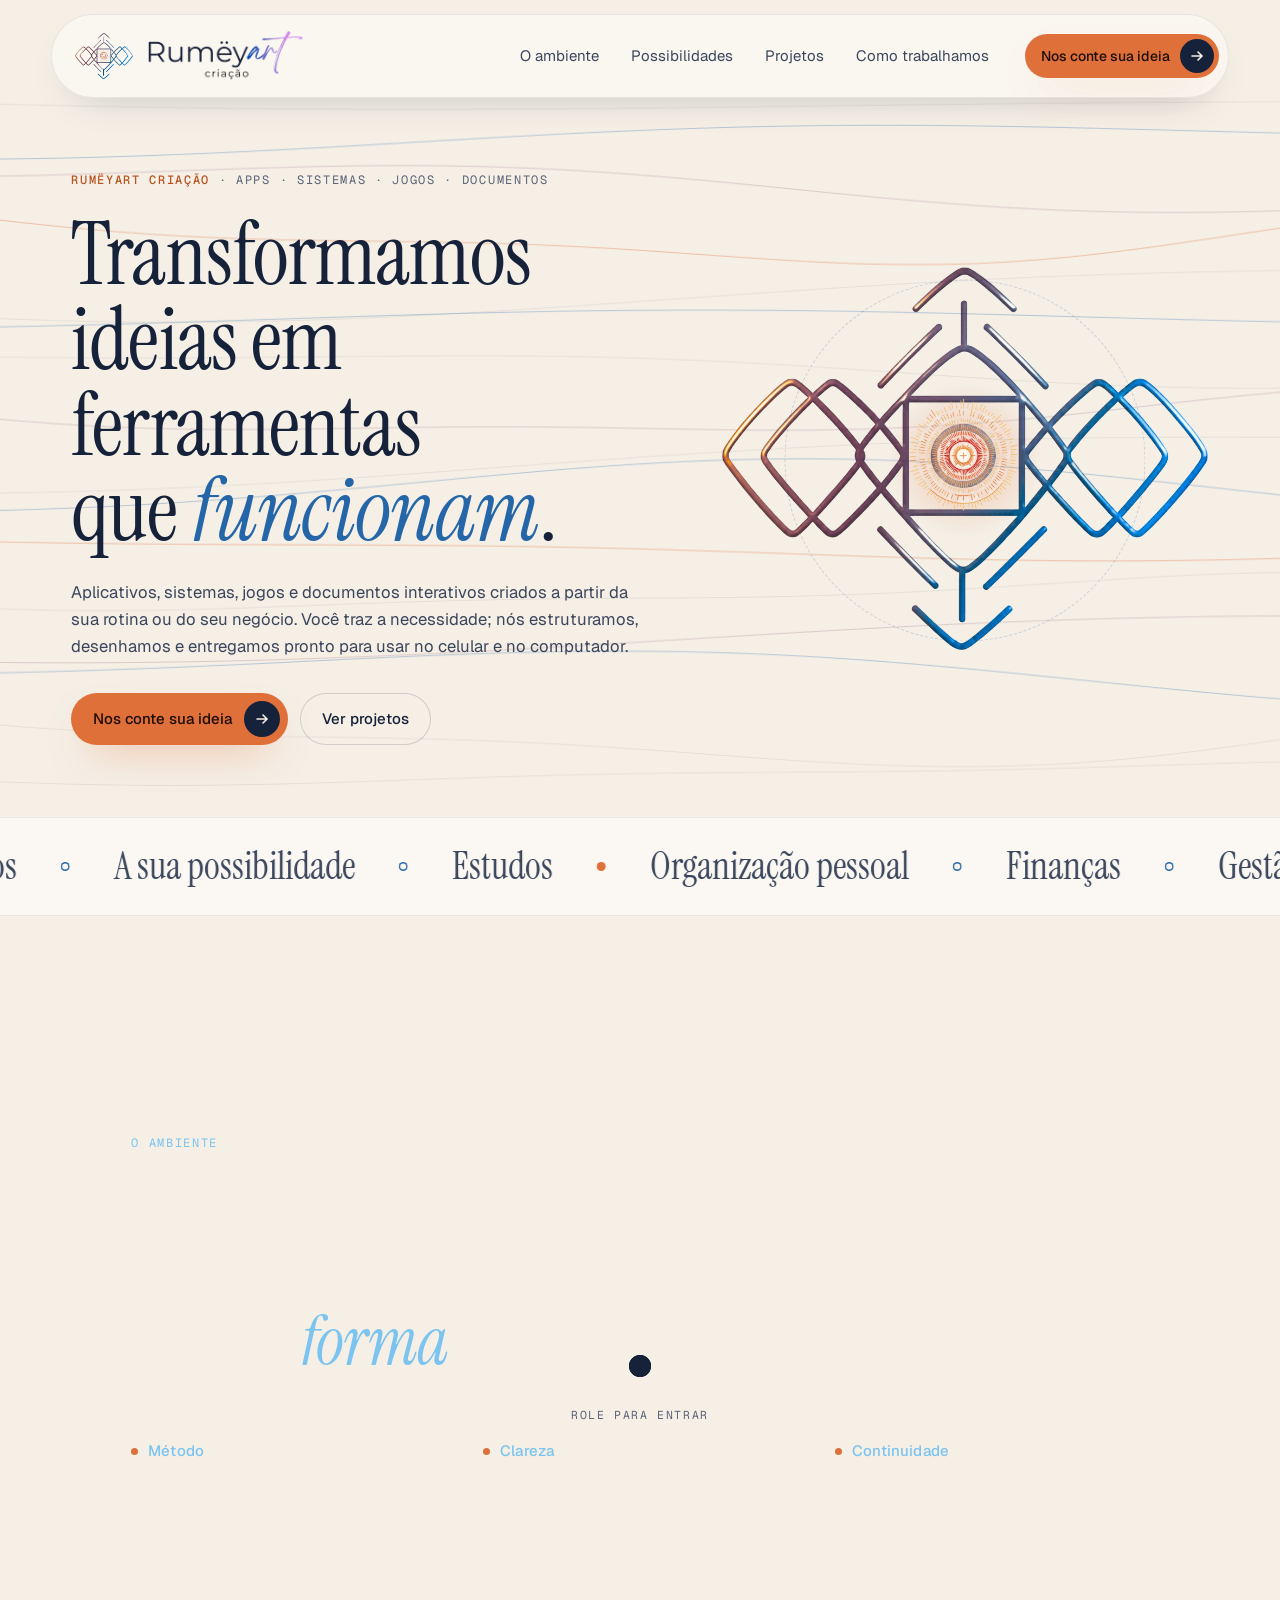
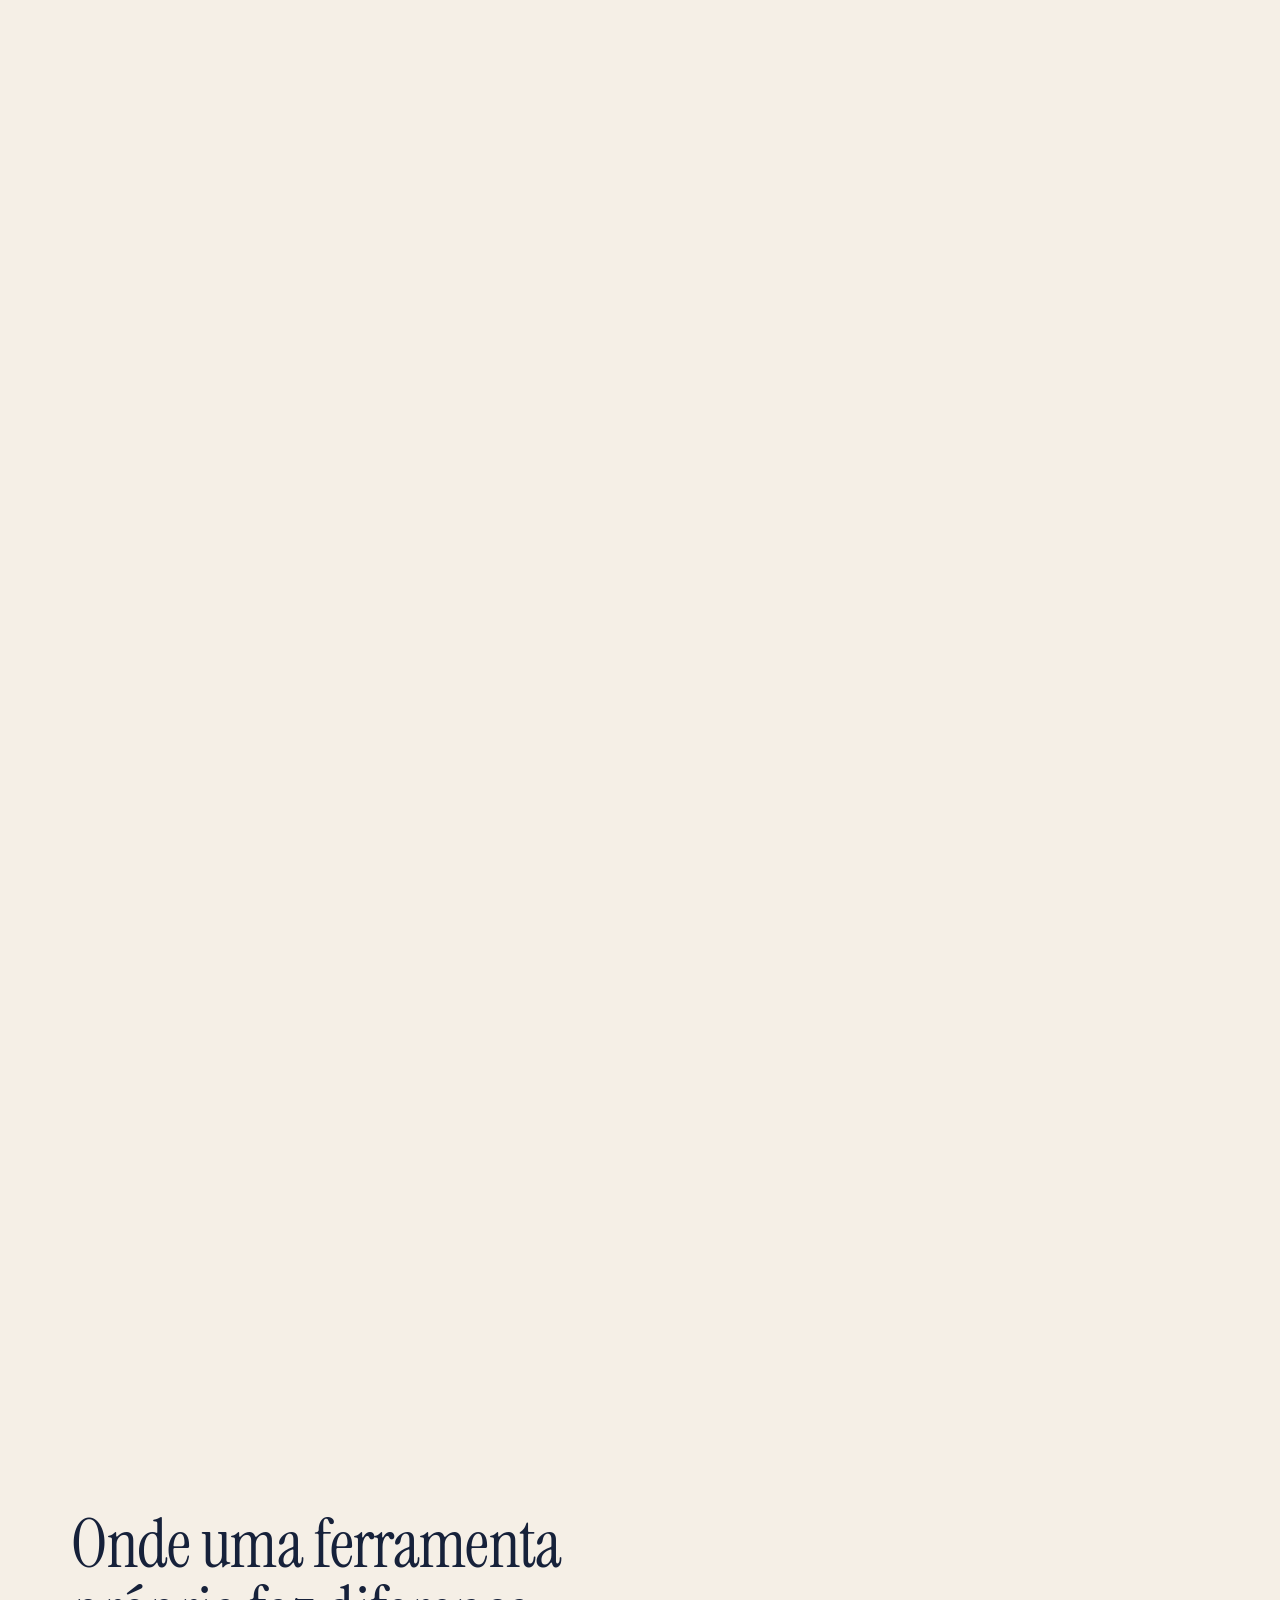
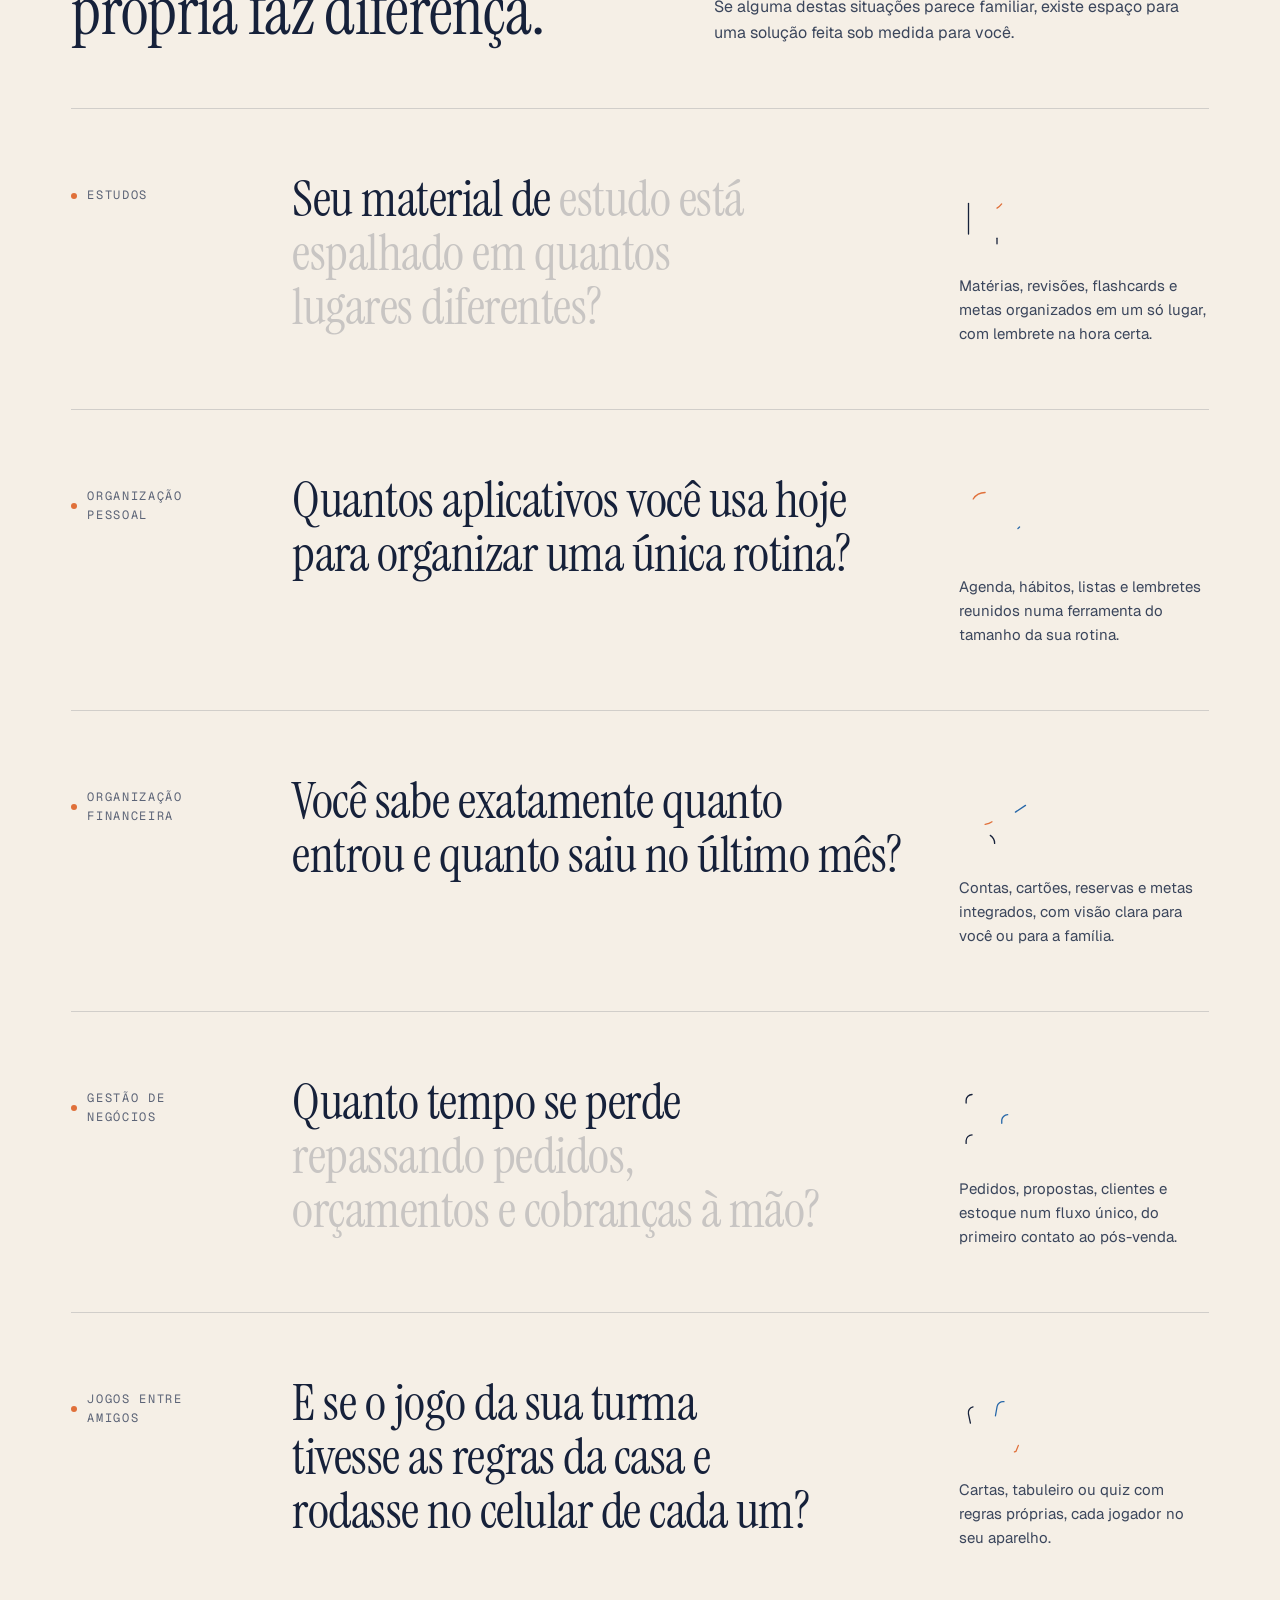
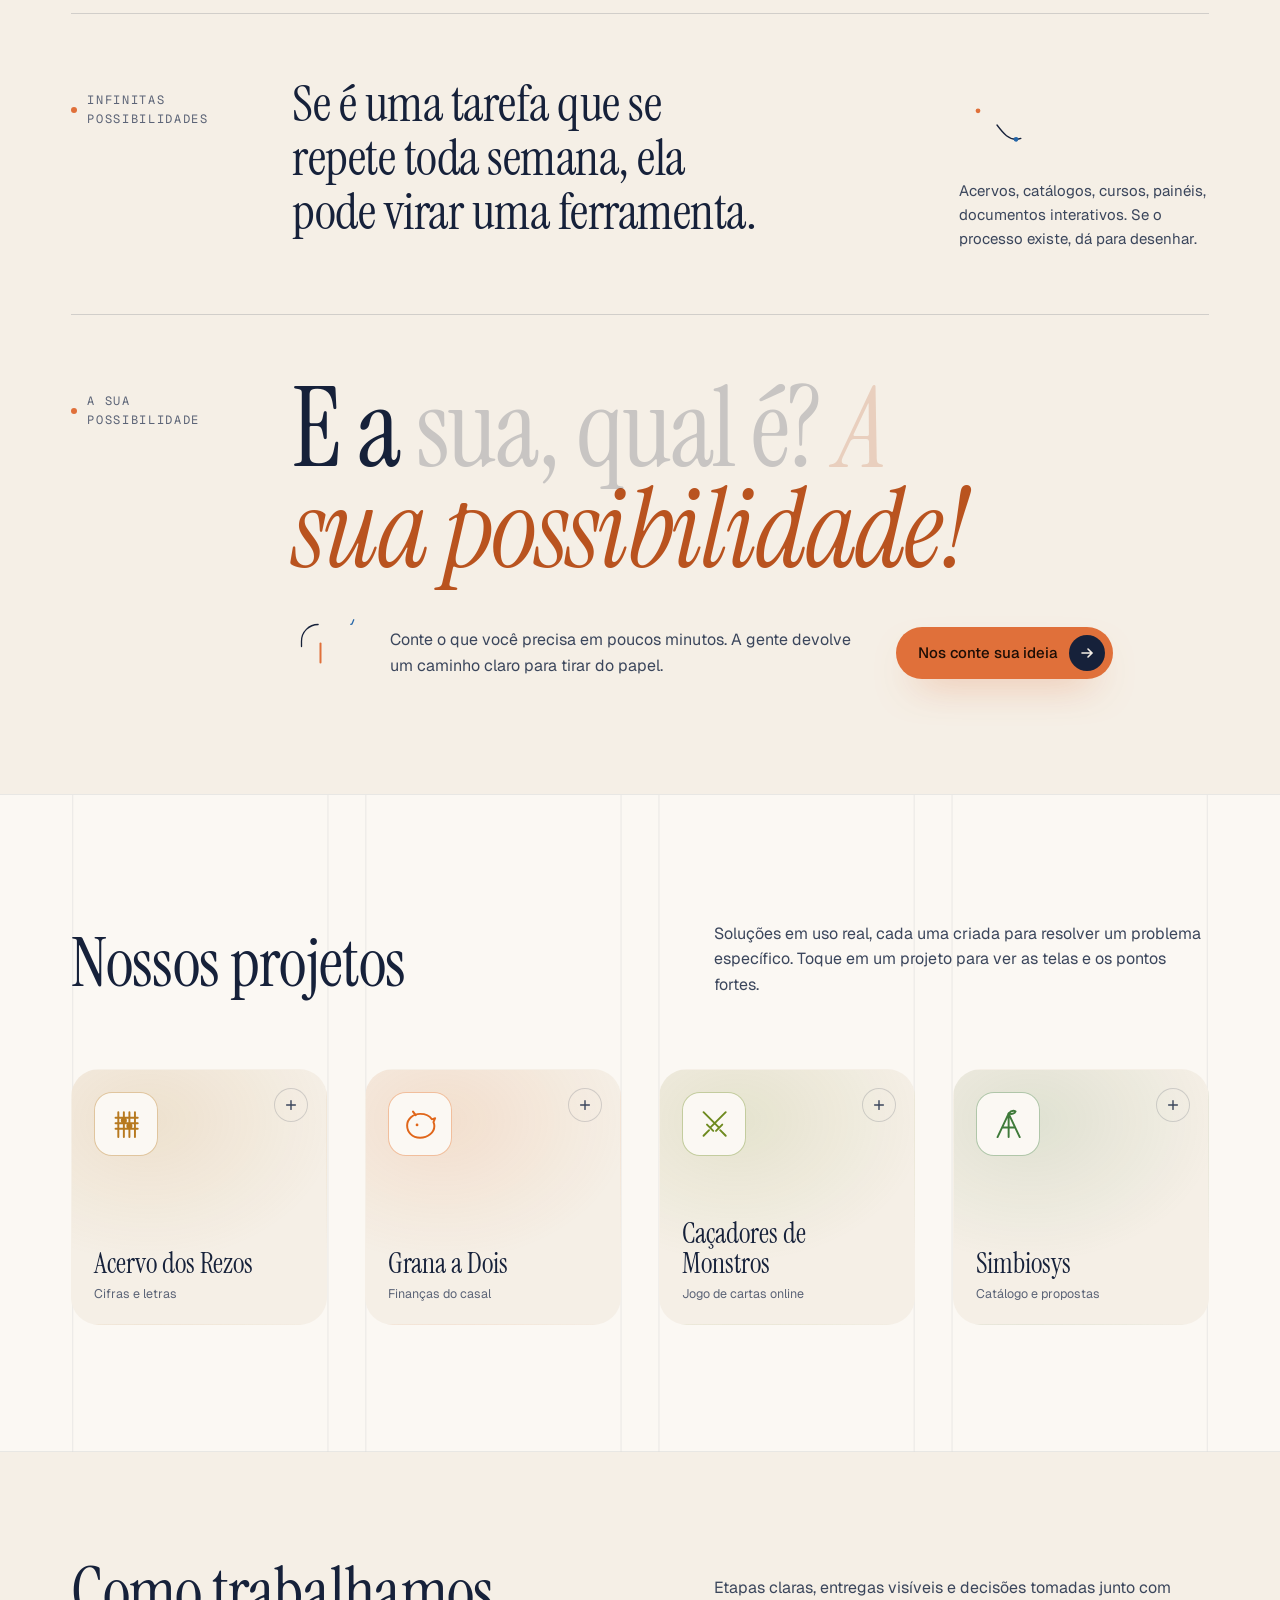
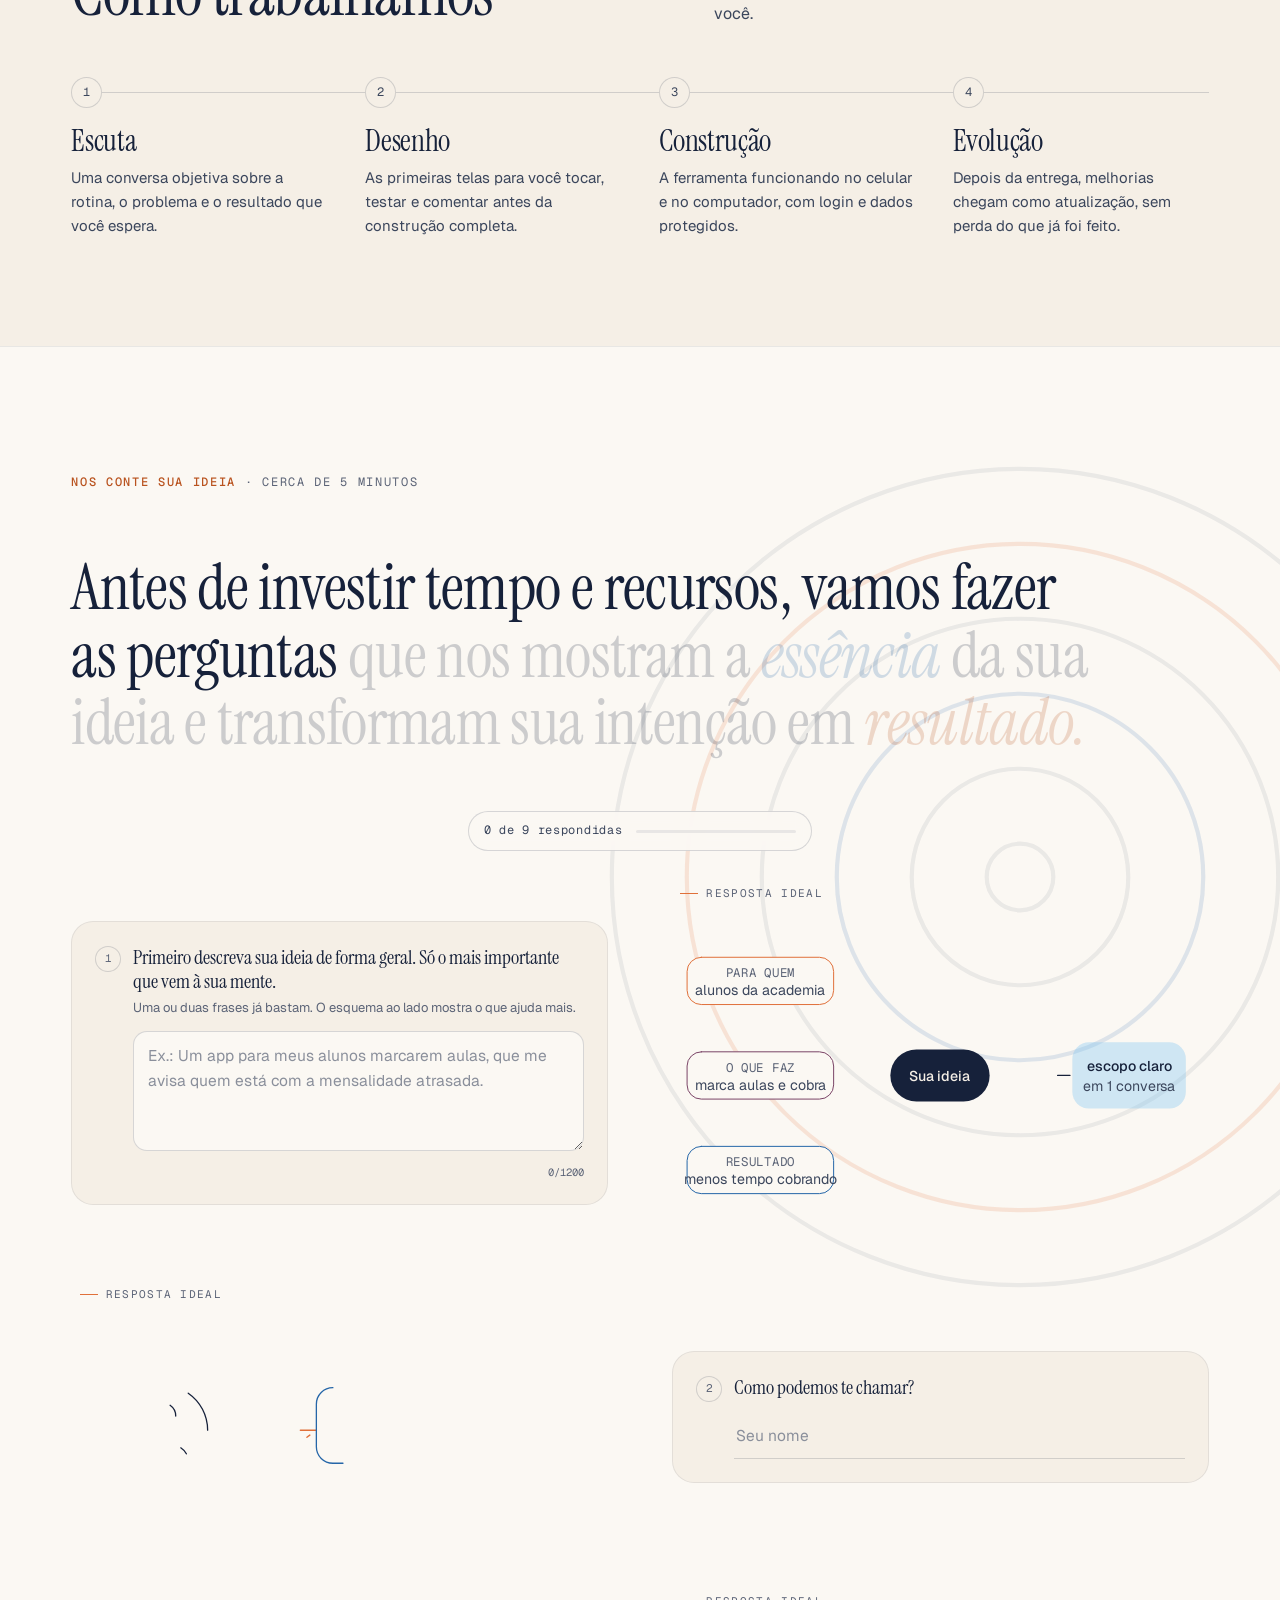
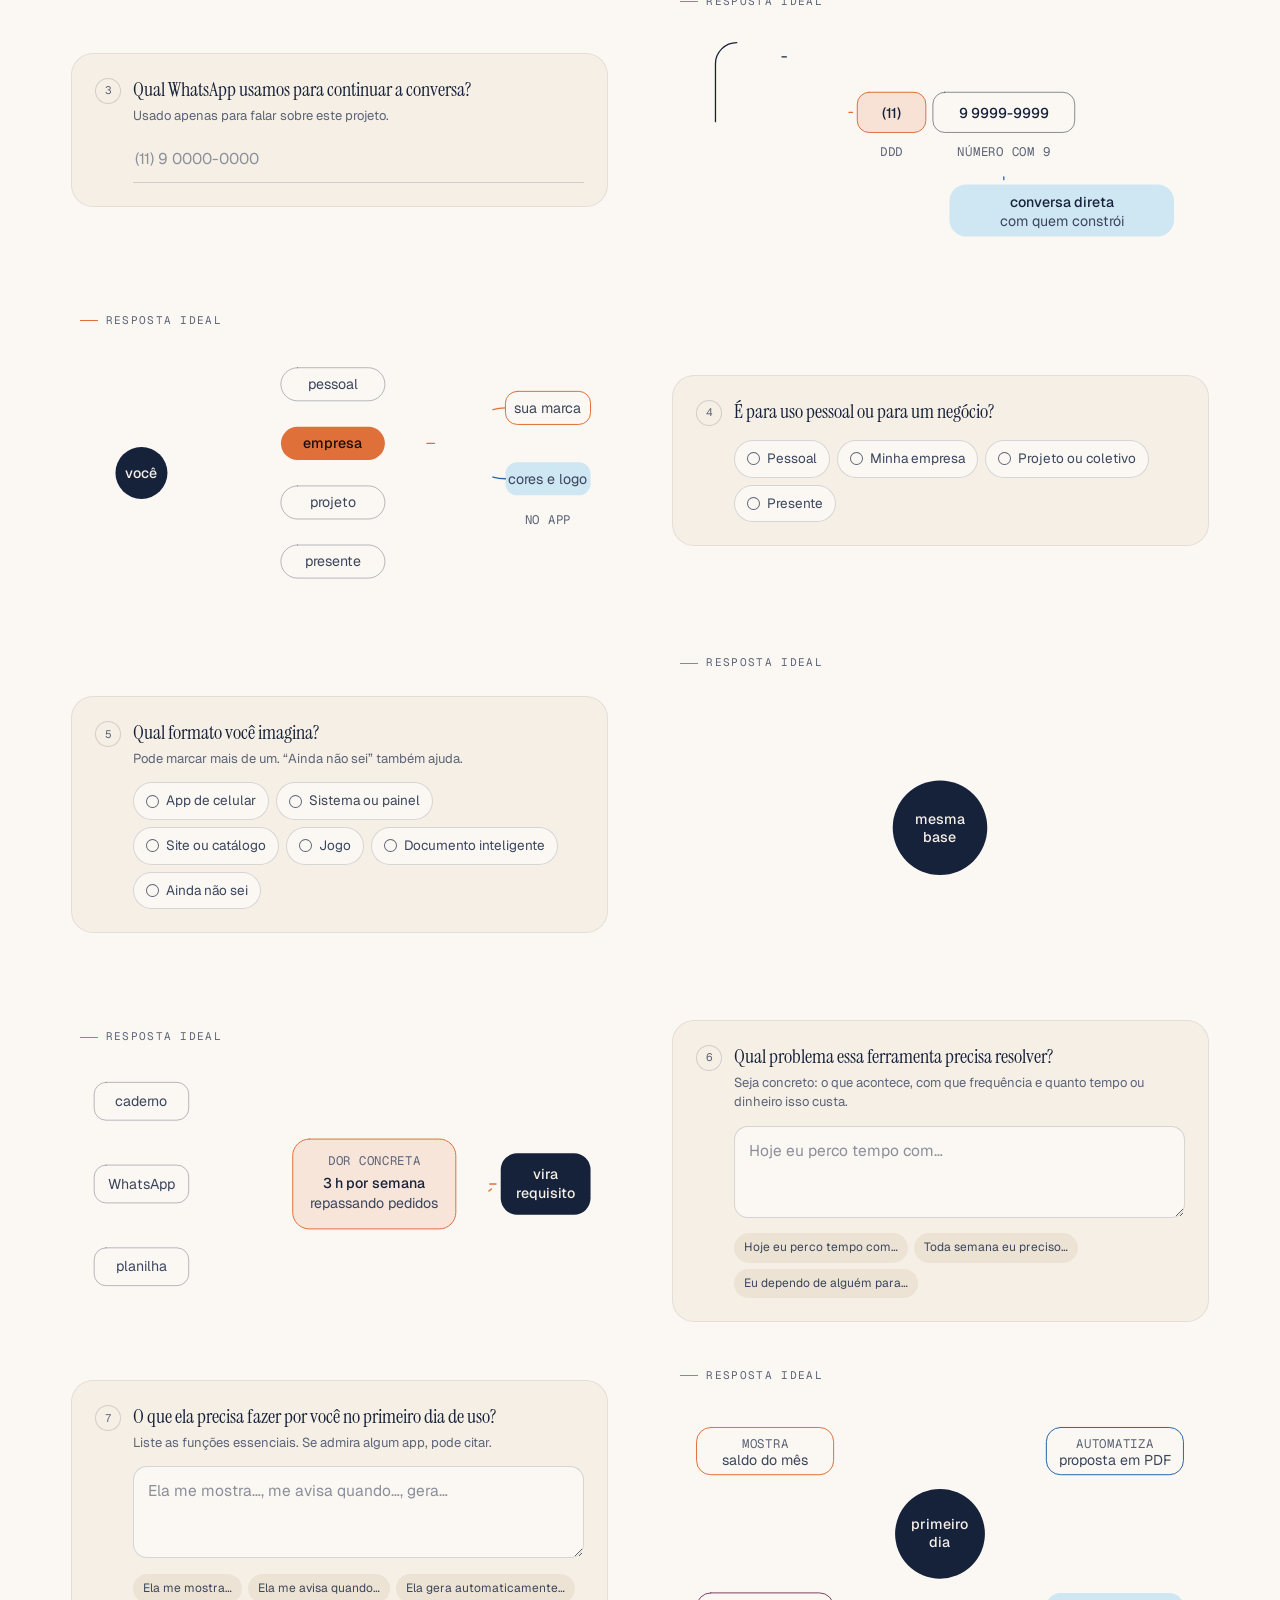
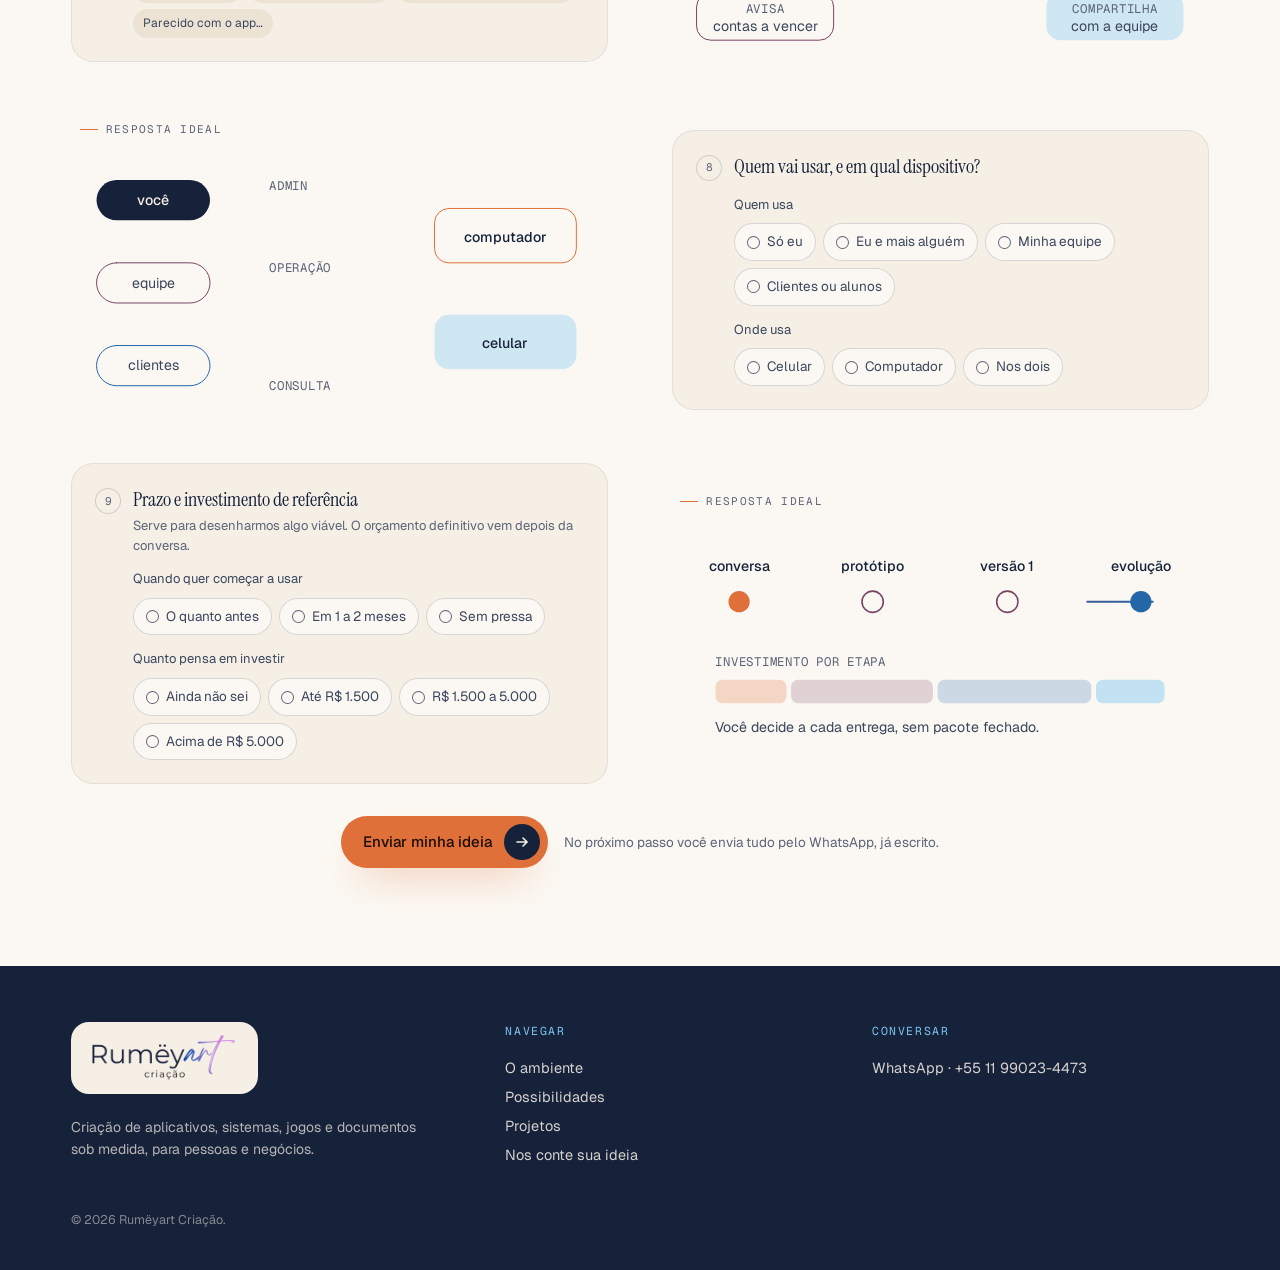
==== site/index.html @ 553fc9f3 "Add files via upload" ====
<!doctype html>
<html lang="pt-BR">
<head>
<meta charset="utf-8">
<meta name="viewport" content="width=device-width,initial-scale=1,viewport-fit=cover">
<title>Rumëyart Criação</title>
<meta name="description" content="Apps, sistemas, jogos e documentos feitos sob medida a partir da sua ideia.">
<link rel="preconnect" href="https://fonts.googleapis.com">
<link rel="preconnect" href="https://fonts.gstatic.com" crossorigin>
<link rel="stylesheet" href="https://fonts.googleapis.com/css2?family=Instrument+Serif:ital@0;1&family=Geist:wght@300;400;500;600&family=Geist+Mono:wght@400;500&display=swap">
<style>
/* Rumëyart: areia clara como base, laranja e azul do logo como acentos. Identidade de tema único, escolhida de propósito. */
:root{
  color-scheme:light;
  --sand:#F5EFE6;
  --sand-2:#ECE3D5;
  --paper:#FBF8F3;
  --ink:#16213A;          /* azul-marinho do logotipo */
  --ink-2:#3B465C;
  --mute:#5C6477;
  --line:rgba(22,33,58,.16);
  --line-soft:rgba(22,33,58,.08);
  --orange:#E0703A;       /* laranja do logo */
  --orange-deep:#B9531F;
  --orange-ink:#1C0D05;
  --plum:#7A4466;         /* transição do logo */
  --blue:#2566A8;         /* azul do logo, legível sobre areia */
  --sky:#7CC4F0;          /* azul claro: só sobre fundo escuro */
  --ok:#2F7D55;
  --err:#B3401C;
  --f-display:"Instrument Serif","Iowan Old Style","Palatino Linotype",Georgia,serif;
  --f-body:"Geist",ui-sans-serif,system-ui,-apple-system,"Segoe UI",sans-serif;
  --f-mono:"Geist Mono",ui-monospace,"SFMono-Regular",Menlo,monospace;
  --gutter:clamp(16px,4vw,56px);
  --maxw:1240px;
  --ease:cubic-bezier(.2,.7,.1,1);
}
*{box-sizing:border-box}
[hidden]{display:none!important}
html{scroll-behavior:smooth;background:var(--sand)}
@media (prefers-reduced-motion:reduce){html{scroll-behavior:auto}}
body{margin:0;background:var(--sand);color:var(--ink);font-family:var(--f-body);font-size:16px;line-height:1.6;-webkit-font-smoothing:antialiased;overflow-x:clip}
::selection{background:var(--sky);color:var(--ink)}
a{color:inherit}
h1,h2,h3{font-family:var(--f-display);font-weight:400;margin:0;text-wrap:balance;letter-spacing:-.01em}
p{margin:0}
button{font:inherit;color:inherit}
:focus-visible{outline:2px solid var(--blue);outline-offset:3px;border-radius:6px}
.wrap{max-width:var(--maxw);margin-inline:auto;padding-inline:var(--gutter)}
.eyebrow{font-family:var(--f-mono);font-size:12px;letter-spacing:.14em;text-transform:uppercase;color:var(--mute)}
.eyebrow b{color:var(--orange-deep);font-weight:500}
.mark{background:linear-gradient(transparent 58%,rgba(124,196,240,.55) 58%,rgba(124,196,240,.55) 92%,transparent 92%);padding-inline:.06em}

/* ---------- botões ---------- */
.btn{--bg:transparent;--fg:var(--ink);position:relative;display:inline-flex;align-items:center;gap:12px;border:0;cursor:pointer;text-decoration:none;
  border-radius:999px;padding:8px 8px 8px 22px;min-height:52px;font-size:15px;font-weight:500;background:var(--bg);color:var(--fg);
  transition:transform .5s var(--ease),background .3s,box-shadow .4s,color .3s;will-change:transform;isolation:isolate;overflow:hidden}
.btn .dot{position:relative;width:36px;height:36px;border-radius:50%;display:grid;place-items:center;flex:none}
.btn .dot svg{width:16px;height:16px;transition:transform .5s var(--ease)}
.btn:hover .dot svg{transform:translateX(3px) rotate(-45deg)}
.btn-primary{--bg:var(--orange);--fg:var(--orange-ink);box-shadow:0 18px 40px -20px rgba(224,112,58,.8)}
.btn-primary .dot{background:var(--ink);color:var(--sand)}
.btn-primary::before{content:"";position:absolute;z-index:-1;right:8px;top:50%;width:36px;height:36px;margin-top:-18px;border-radius:50%;background:#EE9563;transform:scale(0);transition:transform .6s var(--ease)}
.btn-primary:hover::before{transform:scale(14)}
.btn-primary:hover{box-shadow:0 0 0 6px rgba(224,112,58,.16),0 22px 50px -18px rgba(224,112,58,.8)}
.btn-ghost{--fg:var(--ink);padding:8px 22px;box-shadow:inset 0 0 0 1px var(--line)}
.btn-ghost:hover{box-shadow:inset 0 0 0 1px var(--ink);background:var(--paper)}
.btn-sm{min-height:44px;padding:5px 5px 5px 16px;font-size:14px;gap:10px}
.btn-sm .dot{width:34px;height:34px}

/* ---------- nav ---------- */
.nav{position:fixed;left:0;right:0;top:0;z-index:50;padding:calc(env(safe-area-inset-top,0px) + 14px) var(--gutter) 0;pointer-events:none}
.nav-in{pointer-events:auto;max-width:1180px;min-height:84px;margin-inline:auto;display:flex;align-items:center;gap:22px;padding:10px 10px 10px 24px;border-radius:999px;
  background:rgba(251,248,243,.82);backdrop-filter:blur(16px) saturate(1.4);-webkit-backdrop-filter:blur(16px) saturate(1.4);box-shadow:inset 0 0 0 1px var(--line-soft),0 16px 40px -26px rgba(22,33,58,.35)}
.brand{display:flex;align-items:center;gap:12px;text-decoration:none;flex:none}
.brand .sym{width:58px;height:auto}
.brand .wm{height:52px;width:auto}
.nav-links{display:flex;gap:4px;margin-left:auto}
.nav-links a{font-size:15px;color:var(--ink-2);text-decoration:none;padding:10px 14px;border-radius:999px;transition:color .2s,background .2s}
.nav-links a:hover{color:var(--ink);background:var(--sand-2)}
@media (max-width:920px){.nav-links{display:none}.nav .btn{margin-left:auto}}
@media (max-width:520px){.nav-in{min-height:66px;padding:8px 8px 8px 16px;gap:10px}.brand .sym{display:none}.brand .wm{height:40px}.nav-cta-long{display:none}}
@media (min-width:521px){.nav-cta-short{display:none}}

/* ---------- hero ---------- */
.hero{position:relative;padding-block:clamp(150px,19vh,200px) clamp(56px,8vh,90px);overflow:hidden}
#fios{position:absolute;inset:0;width:100%;height:100%;z-index:0;pointer-events:none}
.hero-grid{position:relative;z-index:1;display:grid;grid-template-columns:minmax(0,1.2fr) minmax(0,1fr);gap:clamp(24px,5vw,72px);align-items:center}
.hero h1{font-size:clamp(46px,6.8vw,100px);line-height:.98;margin-top:22px}
.hero h1 em{color:var(--blue)}
.hero .lede{max-width:54ch;margin-top:26px;font-size:clamp(16px,1.3vw,18.5px);color:var(--ink-2);line-height:1.6}
.hero-ctas{display:flex;flex-wrap:wrap;gap:12px;margin-top:34px}
.logo-wrap{position:relative;width:100%;max-width:560px;justify-self:end;will-change:transform}
.logo-wrap img{position:relative;display:block;width:100%;height:auto;animation:float 9s ease-in-out infinite}
.logo-wrap .glow{position:absolute;left:50%;top:50.5%;width:34%;aspect-ratio:1;transform:translate(-50%,-50%);border-radius:50%;background:radial-gradient(circle,rgba(224,112,58,.35),rgba(224,112,58,0) 65%);animation:pulse 4.5s ease-in-out infinite}
.logo-wrap .ring{position:absolute;left:50%;top:50.5%;width:74%;aspect-ratio:1;transform:translate(-50%,-50%);border-radius:50%;border:1px dashed rgba(37,102,168,.22);animation:spin 70s linear infinite}
@keyframes float{0%,100%{transform:translateY(0)}50%{transform:translateY(-12px)}}
@keyframes pulse{0%,100%{opacity:.55;transform:translate(-50%,-50%) scale(.9)}50%{opacity:1;transform:translate(-50%,-50%) scale(1.12)}}
@keyframes spin{to{transform:translate(-50%,-50%) rotate(360deg)}}
@media (max-width:860px){.hero-grid{grid-template-columns:1fr}.logo-wrap{max-width:320px;justify-self:start;order:-1;margin-bottom:-8px}}

/* faixa */
.band{border-block:1px solid var(--line-soft);overflow:hidden;padding-block:18px;background:var(--paper)}
.band-track{display:flex;gap:44px;white-space:nowrap;width:max-content;will-change:transform}
.band-track span{font-family:var(--f-display);font-size:clamp(24px,3vw,38px);color:var(--ink-2);display:inline-flex;align-items:center;gap:44px}
.band-track span::after{content:"";width:9px;height:9px;border-radius:50%;box-shadow:inset 0 0 0 1.5px var(--blue)}
.band-track span:nth-child(3n)::after{box-shadow:none;background:var(--orange)}

/* ---------- ambiente (círculo que cresce) ---------- */
.expand{position:relative;height:230vh;height:230svh}
.expand-sticky{position:sticky;top:0;height:100vh;height:100svh;overflow:hidden;display:grid;place-items:center}
.circle{position:absolute;left:50%;top:50%;width:64px;height:64px;margin:-32px 0 0 -32px;border-radius:50%;background:var(--ink);transform:scale(var(--s,40));will-change:transform}
.dot-cap{position:absolute;left:50%;top:calc(50% + 40px);transform:translateX(-50%);font-family:var(--f-mono);font-size:11.5px;letter-spacing:.14em;text-transform:uppercase;color:var(--mute);opacity:var(--dc,1);white-space:nowrap}
.expand-copy{position:relative;z-index:1;color:var(--sand);max-width:1120px;width:100%;padding-inline:var(--gutter);opacity:var(--co,1);transform:translateY(calc((1 - var(--co,1)) * 30px))}
.expand-copy .eyebrow{color:var(--sky)}
.expand-copy h2{font-size:clamp(34px,5.2vw,74px);line-height:1.03;margin-top:18px;max-width:18ch}
.expand-copy h2 em{color:var(--sky)}
.pillars{display:grid;grid-template-columns:repeat(3,minmax(0,1fr));gap:clamp(18px,3vw,44px);margin-top:44px}
.pillar{border-top:1px solid rgba(245,239,230,.22);padding-top:18px}
.pillar b{display:flex;align-items:center;gap:10px;font-weight:500;font-size:15px;color:var(--sky);letter-spacing:.01em}
.pillar b::before{content:"";width:7px;height:7px;border-radius:50%;background:var(--orange)}
.pillar p{margin-top:8px;font-size:15px;line-height:1.6;color:rgba(245,239,230,.82)}
.expand-copy .sig{margin-top:36px;display:flex;align-items:center;gap:14px;font-family:var(--f-mono);font-size:12px;letter-spacing:.12em;text-transform:uppercase;color:rgba(245,239,230,.7)}
.expand-copy .sig::before{content:"";width:48px;height:1px;background:currentColor}
@media (max-width:760px){.pillars{grid-template-columns:1fr;gap:14px;margin-top:26px}.pillar p{font-size:14px}}

/* ---------- possibilidades ---------- */
.poss{padding-block:clamp(90px,14vh,150px) 40px}
.sec-head{display:grid;grid-template-columns:minmax(0,1fr) minmax(0,.8fr);gap:24px;align-items:end;margin-bottom:clamp(40px,7vh,80px)}
.sec-head h2{font-size:clamp(38px,5.2vw,72px);line-height:1}
.sec-head p{color:var(--ink-2);max-width:46ch;justify-self:end}
@media (max-width:760px){.sec-head{grid-template-columns:1fr}.sec-head p{justify-self:start}}
.topic{display:grid;grid-template-columns:170px minmax(0,1fr) 250px;gap:clamp(20px,4vw,56px);align-items:start;padding-block:clamp(40px,7vh,72px);border-top:1px solid var(--line)}
.topic .tlabel{font-family:var(--f-mono);font-size:12px;letter-spacing:.14em;text-transform:uppercase;color:var(--mute);padding-top:14px;display:flex;align-items:center;gap:10px}
.topic .tlabel::before{content:"";width:6px;height:6px;border-radius:50%;background:var(--orange);flex:none}
.topic h3{font-size:clamp(30px,4vw,56px);line-height:1.05}
.topic .side{display:flex;flex-direction:column;gap:16px;padding-top:10px}
.topic .side p{color:var(--ink-2);font-size:15px;line-height:1.6}
.ticon{width:76px;height:76px}
.ticon *,.diag *{vector-effect:non-scaling-stroke}
.p{stroke-dasharray:1;stroke-dashoffset:calc(1 - var(--d,1))}
.n{opacity:var(--d,1)}
.w{opacity:var(--o,1);transition:opacity .25s linear}
.topic.yours{grid-template-columns:170px minmax(0,1fr)}
.topic.yours h3{font-size:clamp(48px,8.6vw,132px);line-height:.92;letter-spacing:-.02em}
.topic.yours h3 .big{color:var(--orange-deep);font-style:italic}
.yours-row{display:flex;flex-wrap:wrap;gap:22px;align-items:center;margin-top:34px}
.yours-row p{color:var(--ink-2);max-width:44ch}
@media (max-width:900px){.topic{grid-template-columns:1fr;gap:14px}.topic .tlabel{padding-top:0}.topic.yours{grid-template-columns:1fr}.topic .side{flex-direction:row;align-items:flex-start;gap:18px}.ticon{width:60px;height:60px;flex:none}}

/* ---------- projetos ---------- */
.projects{position:relative;padding-block:clamp(90px,14vh,150px);background:var(--paper);border-block:1px solid var(--line-soft)}
#fiosProj{position:absolute;left:0;top:0;width:100%;height:100%;pointer-events:none;overflow:visible}
#fiosProj .guide{stroke:var(--line-soft)}
#fiosProj .thread{stroke:rgba(22,33,58,.5);fill:none;stroke-width:1}
#fiosProj .pulse{stroke:var(--orange);fill:none;stroke-width:1.6;stroke-dasharray:36 964;animation:flow 7s linear infinite;transition:opacity .6s}
@keyframes flow{from{stroke-dashoffset:1000}to{stroke-dashoffset:0}}
.proj-grid{position:relative;display:grid;grid-template-columns:repeat(4,minmax(0,1fr));gap:clamp(18px,3vw,40px);margin-top:clamp(40px,8vh,90px)}
@media (max-width:900px){.proj-grid{grid-template-columns:repeat(2,minmax(0,1fr))}}
.tile{position:relative;aspect-ratio:1;border-radius:28px;border:1px solid var(--line);background:radial-gradient(120% 90% at 30% 20%,color-mix(in srgb,var(--c) 12%,transparent),transparent 62%),var(--sand);
  cursor:pointer;padding:clamp(14px,2vw,22px);display:flex;flex-direction:column;justify-content:space-between;text-align:left;transition:transform .6s var(--ease),box-shadow .4s}
.projects.lines-on .tile{border-color:transparent}
.tile:hover{transform:translateY(-6px);box-shadow:0 30px 60px -36px rgba(22,33,58,.45)}
.tile .logo{width:clamp(46px,6vw,64px);height:clamp(46px,6vw,64px);border-radius:18px;display:grid;place-items:center;color:var(--c);background:var(--paper);box-shadow:inset 0 0 0 1px color-mix(in srgb,var(--c) 40%,transparent);transition:transform .6s var(--ease),box-shadow .4s}
.tile .logo svg{width:52%;height:52%}
.tile:hover .logo{transform:scale(1.08) rotate(-4deg);box-shadow:inset 0 0 0 1px var(--c),0 10px 30px -10px color-mix(in srgb,var(--c) 60%,transparent)}
.tile .tname{display:block;font-family:var(--f-display);font-size:clamp(20px,2.2vw,30px);line-height:1.05;color:var(--ink)}
.tile .ttag{display:block;font-size:12.5px;color:var(--mute);margin-top:6px;line-height:1.4}
.tile .open{position:absolute;right:clamp(12px,1.6vw,18px);top:clamp(12px,1.6vw,18px);width:34px;height:34px;border-radius:50%;display:grid;place-items:center;box-shadow:inset 0 0 0 1px var(--line);color:var(--ink-2);transition:all .4s var(--ease)}
.tile:hover .open{background:var(--ink);color:var(--sand);box-shadow:none;transform:rotate(45deg)}
.tile .open svg{width:14px;height:14px}
@media (max-width:520px){.tile .ttag{display:none}.tile{border-radius:22px}}

/* ---------- galeria ---------- */
.gal{position:fixed;inset:0;z-index:100;display:none;background:rgba(22,33,58,.55);backdrop-filter:blur(10px);-webkit-backdrop-filter:blur(10px);padding:calc(env(safe-area-inset-top,0px) + 18px) var(--gutter) calc(env(safe-area-inset-bottom,0px) + 18px)}
.gal.open{display:flex;align-items:center;justify-content:center;animation:fade .4s var(--ease)}
@keyframes fade{from{opacity:0}to{opacity:1}}
.gal-panel{position:relative;width:min(1180px,100%);height:min(760px,100%);background:var(--paper);border-radius:30px;box-shadow:0 40px 120px -30px rgba(10,16,30,.6);display:grid;grid-template-columns:minmax(0,1.35fr) minmax(0,1fr);overflow:hidden;animation:rise .6s var(--ease)}
@keyframes rise{from{transform:translateY(30px) scale(.98);opacity:0}to{transform:none;opacity:1}}
.gal-stage{position:relative;display:flex;align-items:center;justify-content:center;padding:28px;background:radial-gradient(80% 70% at 50% 45%,color-mix(in srgb,var(--c) 22%,transparent),transparent 70%),var(--sand-2);min-height:0;touch-action:pan-y}
.frame{position:relative;max-height:100%;max-width:100%;display:flex;transition:opacity .35s,transform .5s var(--ease)}
.frame.swap{opacity:0;transform:translateX(var(--dx,20px))}
.frame.phone{height:100%;aspect-ratio:560/1212;border-radius:34px;padding:9px;background:#10151C;box-shadow:0 30px 70px -30px rgba(10,16,30,.7)}
.frame.phone img{border-radius:26px}
.frame.desk{width:100%;flex-direction:column;border-radius:14px;background:#10151C;box-shadow:0 30px 70px -30px rgba(10,16,30,.7);overflow:hidden}
.frame.desk::before{content:"";height:26px;flex:none;background:radial-gradient(circle at 16px 13px,#3a4247 4px,transparent 5px),radial-gradient(circle at 32px 13px,#3a4247 4px,transparent 5px),radial-gradient(circle at 48px 13px,#3a4247 4px,transparent 5px),#0b1114}
.frame img{display:block;width:100%;height:100%;object-fit:cover;object-position:top;max-width:none}
.frame.desk img{height:auto}
.illu{position:absolute;left:50%;bottom:-14px;transform:translateX(-50%);font-family:var(--f-mono);font-size:10.5px;letter-spacing:.12em;text-transform:uppercase;background:var(--paper);color:var(--ink-2);padding:6px 10px;border-radius:999px;white-space:nowrap;box-shadow:inset 0 0 0 1px var(--line)}
.gal-nav{position:absolute;inset:auto 18px 18px auto;display:flex;gap:8px}
.gal-btn{width:46px;height:46px;border-radius:50%;border:0;cursor:pointer;background:var(--paper);color:var(--ink);box-shadow:inset 0 0 0 1px var(--line);display:grid;place-items:center;transition:all .3s}
.gal-btn:hover{background:var(--ink);color:var(--sand)}
.gal-btn svg{width:18px;height:18px}
.gal-info{padding:34px clamp(22px,3vw,40px);display:flex;flex-direction:column;gap:18px;overflow:auto}
.gal-info .glogo{width:52px;height:52px;border-radius:16px;display:grid;place-items:center;color:var(--c);box-shadow:inset 0 0 0 1px color-mix(in srgb,var(--c) 50%,transparent)}
.gal-info .glogo svg{width:26px;height:26px}
.gal-info h3{font-size:clamp(30px,3.4vw,44px);line-height:1}
.gal-info .gsum{color:var(--ink-2);font-size:15px}
.strengths{list-style:none;margin:4px 0 0;padding:0;display:flex;flex-direction:column;gap:2px}
.strengths button{all:unset;cursor:pointer;display:grid;grid-template-columns:22px 1fr;gap:12px;padding:12px;border-radius:14px;transition:background .3s}
.strengths button:hover{background:var(--sand)}
.strengths button:focus-visible{outline:2px solid var(--blue)}
.strengths .bul{width:9px;height:9px;border-radius:50%;margin-top:8px;box-shadow:inset 0 0 0 1px var(--mute);transition:all .3s}
.strengths b{display:block;font-weight:500;font-size:15px;color:var(--ink-2)}
.strengths span{display:block;font-size:13.5px;color:var(--mute);line-height:1.5;max-height:0;overflow:hidden;transition:max-height .5s var(--ease)}
.strengths .on{background:var(--sand)}
.strengths .on b{color:var(--ink)}
.strengths .on .bul{background:var(--c);box-shadow:0 0 0 4px color-mix(in srgb,var(--c) 22%,transparent)}
.strengths .on span{max-height:120px;margin-top:4px}
.gal-foot{margin-top:auto;display:flex;flex-wrap:wrap;gap:10px;align-items:center;justify-content:space-between;padding-top:10px}
.gal-count{font-family:var(--f-mono);font-size:12px;color:var(--mute);letter-spacing:.1em}
.gal-close{position:absolute;right:16px;top:16px;z-index:3}
@media (max-width:860px){
  .gal{padding:0}
  .gal-panel{height:100%;width:100%;border-radius:0;grid-template-columns:1fr;grid-template-rows:minmax(0,56%) minmax(0,1fr)}
  .gal-stage{padding:calc(env(safe-area-inset-top,0px) + 54px) 16px 30px}
  .gal-info{padding:22px 18px calc(env(safe-area-inset-bottom,0px) + 18px);gap:12px}
  .gal-info .glogo{display:none}
  .gal-nav{right:12px;bottom:12px}
  .gal-btn{width:42px;height:42px}
}

/* ---------- processo ---------- */
.process{padding-block:clamp(80px,12vh,130px)}
.steps{position:relative;display:grid;grid-template-columns:repeat(4,minmax(0,1fr));gap:clamp(18px,3vw,40px);margin-top:50px}
.steps::before{content:"";position:absolute;left:0;right:0;top:15px;height:1px;background:var(--line)}
.steps::after{content:"";position:absolute;left:0;top:15px;height:1.5px;width:calc(var(--lp,1) * 100%);background:linear-gradient(90deg,var(--orange),var(--plum),var(--blue))}
.step{position:relative;padding-top:48px}
.step .n{position:absolute;top:0;left:0;width:31px;height:31px;border-radius:50%;background:var(--sand);box-shadow:inset 0 0 0 1px var(--line);display:grid;place-items:center;font-family:var(--f-mono);font-size:12px;color:var(--ink-2);z-index:1;opacity:1}
.step h3{font-size:30px;line-height:1.05}
.step p{color:var(--ink-2);font-size:15px;margin-top:10px}
@media (max-width:820px){.steps{grid-template-columns:1fr 1fr;row-gap:40px}.steps::before,.steps::after{display:none}}
@media (max-width:480px){.steps{grid-template-columns:1fr}}

/* ---------- formulário ---------- */
.ask{position:relative;padding-block:clamp(90px,14vh,150px) clamp(60px,10vh,110px);overflow:hidden;background:var(--paper);border-top:1px solid var(--line-soft)}
.rings{position:absolute;right:-18vw;top:40px;width:min(90vw,980px);aspect-ratio:1;pointer-events:none;transform:scale(var(--rs,1)) rotate(var(--rr,0deg))}
.rings circle{fill:none;stroke:rgba(22,33,58,.07)}
.rings circle:nth-child(2){stroke:rgba(224,112,58,.16)}
.rings circle:nth-child(4){stroke:rgba(37,102,168,.14)}
.ask-head{position:relative;max-width:1100px}
.ask-head h2{font-size:clamp(34px,5vw,72px);line-height:1.05;transform:translateY(var(--ty,0))}
.ask-head h2 em{color:var(--blue)}
.ask-head h2 .u{color:var(--orange-deep);font-style:italic}
.ask-line{height:1.5px;background:linear-gradient(90deg,var(--orange),var(--plum),var(--blue),transparent);width:calc(var(--al,1) * 100%);margin-top:40px}

.form{position:relative;margin-top:clamp(36px,6vh,60px)}
.progress{position:sticky;top:calc(env(safe-area-inset-top,0px) + 112px);z-index:5;margin:0 auto 34px;width:max-content;max-width:100%;display:flex;align-items:center;gap:14px;padding:10px 16px;border-radius:999px;background:rgba(251,248,243,.92);backdrop-filter:blur(8px);-webkit-backdrop-filter:blur(8px);box-shadow:inset 0 0 0 1px var(--line),0 10px 30px -20px rgba(22,33,58,.4)}
.progress .rail-bar{width:160px;height:3px;border-radius:3px;background:var(--line-soft);overflow:hidden}
.progress .rail-bar i{display:block;height:100%;width:0;background:linear-gradient(90deg,var(--orange),var(--blue));transition:width .5s var(--ease)}
.progress .rail-txt{font-family:var(--f-mono);font-size:12px;color:var(--ink-2);letter-spacing:.06em;white-space:nowrap}
@media (max-width:860px){.progress{top:calc(env(safe-area-inset-top,0px) + 94px)}.progress .rail-bar{width:100px}}

.qs{display:flex;flex-direction:column;gap:clamp(28px,5vh,56px)}
.qrow{display:grid;grid-template-columns:minmax(0,1fr) minmax(0,1fr);gap:clamp(24px,5vw,72px);align-items:center}
.qrow:nth-child(even) .q{order:2}
@media (max-width:860px){.qrow{grid-template-columns:1fr;gap:14px}.qrow:nth-child(even) .q{order:0}}
.q{scroll-margin-top:190px;position:relative;background:var(--sand);border-radius:22px;padding:clamp(16px,2vw,24px);box-shadow:inset 0 0 0 1px var(--line-soft);transition:box-shadow .4s,background .4s;max-width:560px;width:100%}
.qrow:nth-child(even) .q{justify-self:end}
.q:focus-within{box-shadow:inset 0 0 0 1px var(--line),0 20px 50px -30px rgba(37,102,168,.45);background:#FFFDF9}
.q.done .qn{background:var(--ink);color:var(--sand);box-shadow:none}
.q-top{display:flex;gap:12px;align-items:flex-start}
.qn{width:26px;height:26px;flex:none;border-radius:50%;display:grid;place-items:center;font-family:var(--f-mono);font-size:11px;color:var(--mute);box-shadow:inset 0 0 0 1px var(--line);transition:all .35s;margin-top:1px}
.q .qt{display:block;font-family:var(--f-display);font-size:clamp(19px,1.6vw,22px);line-height:1.2;color:var(--ink)}
.q .qh{font-size:13px;color:var(--mute);margin-top:4px;line-height:1.5}
.q .qbody{margin-top:14px;margin-left:38px}
@media (max-width:560px){.q .qbody{margin-left:0}}
.opt{font-weight:400;font-family:var(--f-mono);font-size:10.5px;letter-spacing:.1em;text-transform:uppercase;color:var(--mute);margin-left:6px}
.inp{width:100%;background:transparent;border:0;border-bottom:1px solid var(--line);color:var(--ink);font:inherit;font-size:15.5px;padding:8px 2px 10px;border-radius:0;transition:border-color .3s}
.inp::placeholder{color:#8A8F9B}
.inp:focus{outline:none;border-color:var(--blue)}
textarea.inp{resize:vertical;min-height:92px;line-height:1.55;border:1px solid var(--line);border-radius:14px;padding:12px 14px;background:var(--paper)}
textarea.inp:focus{border-color:var(--blue)}
.inp.big{min-height:120px}
.count{font-family:var(--f-mono);font-size:10.5px;color:var(--mute);text-align:right;margin-top:5px}
.chips{display:flex;flex-wrap:wrap;gap:7px}
.chip{position:relative;display:inline-flex;align-items:center;gap:7px;cursor:pointer;border-radius:999px;padding:8px 13px;font-size:13.5px;color:var(--ink-2);background:var(--paper);box-shadow:inset 0 0 0 1px var(--line);transition:all .3s var(--ease);user-select:none}
.chip input{position:absolute;opacity:0;pointer-events:none}
.chip .ck{width:13px;height:13px;border-radius:50%;box-shadow:inset 0 0 0 1px var(--mute);display:grid;place-items:center;transition:all .3s}
.chip .ck svg{width:8px;height:8px;opacity:0;transform:scale(.4);transition:all .3s var(--ease)}
.chip:hover{box-shadow:inset 0 0 0 1px var(--ink-2);color:var(--ink)}
.chip:has(input:checked){background:var(--ink);color:var(--sand);box-shadow:none}
.chip:has(input:checked) .ck{background:var(--orange);box-shadow:none}
.chip:has(input:checked) .ck svg{opacity:1;transform:none;color:var(--orange-ink)}
.chip:has(input:focus-visible){outline:2px solid var(--blue);outline-offset:2px}
.sub-q{margin-top:14px;display:none}
.sub-q.show{display:block;animation:fade .4s}
.sub-q label{font-size:13px;color:var(--ink-2)}
.row2{display:grid;grid-template-columns:1fr;gap:14px}
.row2 .lbl{font-size:13px;color:var(--ink-2);margin-bottom:8px}
.ex{display:flex;flex-wrap:wrap;gap:6px;margin-top:8px}
.ex button{border:0;cursor:pointer;background:var(--sand-2);color:var(--ink-2);font-size:12px;padding:5px 10px;border-radius:999px;transition:all .25s}
.ex button:hover{background:var(--ink);color:var(--sand)}
.err{color:var(--err);font-size:12.5px;margin-top:6px;display:none}
.q.bad .err{display:block}
.q.bad{box-shadow:inset 0 0 0 1px rgba(179,64,28,.55)}

/* esquemas de resposta ideal */
.ideal{position:relative;max-width:520px;width:100%;justify-self:center}
.ideal figcaption{font-family:var(--f-mono);font-size:11px;letter-spacing:.12em;text-transform:uppercase;color:var(--mute);margin-bottom:8px;display:flex;align-items:center;gap:8px}
.ideal figcaption::before{content:"";width:18px;height:1px;background:var(--orange)}
.diag{display:block;width:100%;height:auto}
.diag text{font-family:var(--f-body);font-size:12px;fill:var(--ink-2)}
.diag .t-strong{font-weight:500;fill:var(--ink)}
.diag .t-light{fill:var(--sand);font-weight:500}
.diag .t-mono{font-family:var(--f-mono);font-size:10.5px;letter-spacing:.06em;fill:var(--mute)}
.ideal{margin:0}

.send-row{display:flex;flex-wrap:wrap;gap:16px;align-items:center;justify-content:center;margin-top:24px;padding:8px 4px}
.send-row p{color:var(--mute);font-size:13.5px;max-width:42ch}

.crm-st{font-size:13px;color:var(--mute,#6b6f7b);margin:-4px 0 16px;min-height:1em}.crm-st.ok{color:#2F7D55}.crm-st.ok::before{content:'✓ ';font-weight:600}
.done-card{scroll-margin-top:140px;display:none;max-width:780px;margin:24px auto 0;background:var(--sand);border-radius:28px;padding:clamp(22px,3.4vw,40px);box-shadow:inset 0 0 0 1px var(--line),0 30px 70px -40px rgba(22,33,58,.45)}
.done-card.show{display:block;animation:rise .7s var(--ease)}
.done-card h3{font-size:clamp(30px,3.6vw,46px);line-height:1.04}
.done-card h3 em{color:var(--blue)}
.done-card .dsub{color:var(--ink-2);margin-top:12px;max-width:56ch;font-size:15px}
.msg{margin-top:10px;background:var(--paper);border-radius:18px;padding:16px 18px;box-shadow:inset 0 0 0 1px var(--line-soft);white-space:pre-wrap;font-size:14px;line-height:1.6;color:var(--ink-2);max-height:280px;overflow:auto}
.msg-label{display:flex;justify-content:space-between;align-items:center;gap:10px;margin-top:22px;font-family:var(--f-mono);font-size:11.5px;letter-spacing:.12em;text-transform:uppercase;color:var(--mute)}
.toggle{position:relative;display:inline-flex;align-items:center;gap:10px;cursor:pointer;font-size:14px;color:var(--ink-2);margin-top:16px}
.toggle input{position:absolute;opacity:0}
.toggle .tr{width:40px;height:24px;border-radius:999px;box-shadow:inset 0 0 0 1px var(--line);position:relative;transition:background .3s;background:var(--paper)}
.toggle .tr::after{content:"";position:absolute;left:4px;top:4px;width:16px;height:16px;border-radius:50%;background:var(--mute);transition:all .35s var(--ease)}
.toggle input:checked + .tr{background:var(--ink)}
.toggle input:checked + .tr::after{transform:translateX(16px);background:var(--sky)}
.toggle input:focus-visible + .tr{outline:2px solid var(--blue);outline-offset:2px}
.done-actions{display:flex;flex-wrap:wrap;gap:12px;align-items:center;margin-top:24px}
.btn-wa{--bg:#1FAF63;--fg:#04170C}
.btn-wa .dot{background:#04170C;color:#5BE39A}
.btn-wa::before{content:"";position:absolute;z-index:-1;right:8px;top:50%;width:36px;height:36px;margin-top:-18px;border-radius:50%;background:#43C981;transform:scale(0);transition:transform .6s var(--ease)}
.btn-wa:hover::before{transform:scale(14)}
.num{font-family:var(--f-mono);font-size:14px;color:var(--ink-2);user-select:all}
.linkish{background:none;border:0;cursor:pointer;color:var(--mute);text-decoration:underline;text-underline-offset:3px;font-size:14px;padding:6px}
.linkish:hover{color:var(--ink)}

/* ---------- rodapé ---------- */
.foot{background:var(--ink);color:var(--sand);padding-block:56px calc(env(safe-area-inset-bottom,0px) + 40px)}
.foot-grid{display:grid;grid-template-columns:1.2fr 1fr 1fr;gap:30px;align-items:start}
.foot .fwm{display:inline-block;background:var(--sand);border-radius:18px;padding:12px 18px}
.foot .fwm img{height:48px;width:auto;display:block}
.foot p{color:rgba(245,239,230,.72);font-size:14px;margin-top:14px;max-width:40ch}
.foot h4{font-family:var(--f-mono);font-weight:400;font-size:11.5px;letter-spacing:.14em;text-transform:uppercase;color:var(--sky);margin:0 0 12px}
.foot a{display:block;text-decoration:none;color:rgba(245,239,230,.86);font-size:14.5px;padding:3px 0}
.foot a:hover{color:var(--sky)}
.foot small{display:block;margin-top:40px;color:rgba(245,239,230,.5);font-size:12.5px}
@media (max-width:760px){.foot-grid{grid-template-columns:1fr}}

.toast{position:fixed;left:50%;bottom:calc(env(safe-area-inset-bottom,0px) + 22px);transform:translate(-50%,20px);opacity:0;background:var(--ink);color:var(--sand);padding:10px 18px;border-radius:999px;font-size:14px;font-weight:500;transition:all .4s var(--ease);z-index:200;pointer-events:none}
.toast.show{opacity:1;transform:translate(-50%,0)}

@media (prefers-reduced-motion:reduce){
  *,*::before,*::after{animation-duration:.001ms!important;animation-iteration-count:1!important;transition-duration:.001ms!important}
  .dot-cap{display:none}.expand{height:auto}.expand-sticky{position:relative;height:auto;padding-block:120px}.circle{transform:none;inset:0;width:auto;height:auto;margin:0;border-radius:0}
}
</style>
<link rel="icon" type="image/png" href="crm/icones/favicon-64.png">
<link rel="apple-touch-icon" href="crm/icones/apple-touch-icon.png">
<meta name="theme-color" content="#F5EFE6">
<meta property="og:title" content="Rumëyart Criação">
<meta property="og:description" content="Apps, sistemas, jogos e documentos feitos sob medida a partir da sua ideia.">
<meta property="og:image" content="img/rumeyart-simbolo.webp">
</head>
<body>

<header class="nav" aria-label="Navegação principal">
  <div class="nav-in">
    <a class="brand" href="#topo" aria-label="Rumëyart Criação, início"><img class="sym" src="img/rumeyart-simbolo.webp" alt=""><img class="wm" src="img/rumeyart-marca.webp" alt="Rumëyart Criação"></a>
    <nav class="nav-links" aria-label="Seções">
      <a href="#ambiente">O ambiente</a>
      <a href="#possibilidades">Possibilidades</a>
      <a href="#projetos">Projetos</a>
      <a href="#como">Como trabalhamos</a>
    </nav>
    <a class="btn btn-primary btn-sm magnet" href="#ideia"><span class="nav-cta-long">Nos conte sua ideia</span><span class="nav-cta-short">Sua ideia</span><span class="dot"><svg viewBox="0 0 16 16" fill="none" stroke="currentColor" stroke-width="1.6" stroke-linecap="round"><path d="M3 8h10M9 4l4 4-4 4"/></svg></span></a>
  </div>
</header>

<main id="topo">
  <!-- TOPO -->
  <section class="hero" aria-labelledby="h-hero">
    <canvas id="fios" aria-hidden="true"></canvas>
    <div class="wrap hero-grid">
      <div>
        <div class="eyebrow"><b>Rumëyart Criação</b> · apps · sistemas · jogos · documentos</div>
        <h1 id="h-hero">Transformamos ideias em ferramentas que <em>funcionam</em>.</h1>
        <p class="lede">Aplicativos, sistemas, jogos e documentos interativos criados a partir da sua rotina ou do seu negócio. Você traz a necessidade; nós estruturamos, desenhamos e entregamos pronto para usar no celular e no computador.</p>
        <div class="hero-ctas">
          <a class="btn btn-primary magnet" href="#ideia">Nos conte sua ideia<span class="dot"><svg viewBox="0 0 16 16" fill="none" stroke="currentColor" stroke-width="1.6" stroke-linecap="round"><path d="M3 8h10M9 4l4 4-4 4"/></svg></span></a>
          <a class="btn btn-ghost" href="#projetos">Ver projetos</a>
        </div>
      </div>
      <div class="logo-wrap" id="heroLogo" aria-hidden="true">
        <span class="ring"></span><span class="glow"></span>
        <img src="img/rumeyart-simbolo.webp" alt="" width="900" height="710">
      </div>
    </div>
  </section>

  <div class="band" aria-hidden="true"><div class="band-track" id="band">
    <span>Estudos</span><span>Organização pessoal</span><span>Finanças</span><span>Gestão de negócios</span><span>Jogos entre amigos</span><span>Catálogos e propostas</span><span>Acervos</span><span>A sua possibilidade</span>
    <span>Estudos</span><span>Organização pessoal</span><span>Finanças</span><span>Gestão de negócios</span><span>Jogos entre amigos</span><span>Catálogos e propostas</span><span>Acervos</span><span>A sua possibilidade</span>
  </div></div>

  <!-- AMBIENTE -->
  <section class="expand" id="ambiente" aria-labelledby="h-amb">
    <div class="expand-sticky">
      <div class="circle" id="circle" aria-hidden="true"></div>
      <div class="dot-cap" id="dotCap" aria-hidden="true">Role para entrar</div>
      <div class="expand-copy" id="expandCopy">
        <div class="eyebrow">O ambiente</div>
        <h2 id="h-amb">Um espaço pensado para a sua ideia ganhar <em>forma</em>.</h2>
        <div class="pillars">
          <div class="pillar"><b>Método</b><p>As perguntas certas vêm antes do código. Entendemos o problema, quem vai usar e o resultado esperado.</p></div>
          <div class="pillar"><b>Clareza</b><p>Você vê e testa as primeiras telas antes do investimento maior. Nada é construído no escuro.</p></div>
          <div class="pillar"><b>Continuidade</b><p>A ferramenta evolui com o uso. Melhorias chegam como atualização, sem perder dados.</p></div>
        </div>
        <div class="sig">Da primeira conversa ao app instalado</div>
      </div>
    </div>
  </section>

  <!-- POSSIBILIDADES -->
  <section class="poss wrap" id="possibilidades" aria-labelledby="h-poss">
    <div class="sec-head">
      <h2 id="h-poss">Onde uma ferramenta própria faz diferença.</h2>
      <p>Se alguma destas situações parece familiar, existe espaço para uma solução feita sob medida para você.</p>
    </div>

    <article class="topic" data-topic>
      <div class="tlabel">Estudos</div>
      <h3 class="reveal">Seu material de estudo está espalhado em quantos lugares diferentes?</h3>
      <div class="side">
        <svg class="ticon" viewBox="0 0 64 64" fill="none" stroke="#16213A" stroke-width="1.3" stroke-linecap="round" stroke-linejoin="round" aria-hidden="true">
          <path class="p" pathLength="1" d="M8 18c10-4 18-2 24 4 6-6 14-8 24-4v30c-10-4-18-2-24 4-6-6-14-8-24-4Z"/>
          <path class="p" pathLength="1" d="M32 22v30"/>
          <path class="p" pathLength="1" d="M38 29h11M38 34h7M38 39h10" stroke="#2566A8"/>
          <path class="p" pathLength="1" d="M32 22c-3-7 0-12 6-14 1 6-1 11-6 14Z" stroke="#E0703A"/>
        </svg>
        <p>Matérias, revisões, flashcards e metas organizados em um só lugar, com lembrete na hora certa.</p>
      </div>
    </article>

    <article class="topic" data-topic>
      <div class="tlabel">Organização pessoal</div>
      <h3 class="reveal">Quantos aplicativos você usa hoje para organizar uma única rotina?</h3>
      <div class="side">
        <svg class="ticon" viewBox="0 0 64 64" fill="none" stroke="#16213A" stroke-width="1.3" stroke-linecap="round" stroke-linejoin="round" aria-hidden="true">
          <path class="p" pathLength="1" d="M22 8a12 12 0 1 0 0 24 9 9 0 0 1 0-24Z" stroke="#E0703A"/>
          <path class="p" pathLength="1" d="M34 16h22M34 28h16M14 42h40M14 54h28"/>
          <path class="p" pathLength="1" d="M42 40l3 3 6-6" stroke="#2566A8"/>
        </svg>
        <p>Agenda, hábitos, listas e lembretes reunidos numa ferramenta do tamanho da sua rotina.</p>
      </div>
    </article>

    <article class="topic" data-topic>
      <div class="tlabel">Organização financeira</div>
      <h3 class="reveal">Você sabe exatamente quanto entrou e quanto saiu no último mês?</h3>
      <div class="side">
        <svg class="ticon" viewBox="0 0 64 64" fill="none" stroke="#16213A" stroke-width="1.3" stroke-linecap="round" stroke-linejoin="round" aria-hidden="true">
          <path class="p" pathLength="1" d="M8 50l12-12 10 5 14-17 12-8" stroke="#2566A8"/>
          <circle class="p" pathLength="1" cx="22" cy="50" r="8"/>
          <path class="p" pathLength="1" d="M22 42v-8c0-6 4-10 10-10-1 6-4 9-10 10" stroke="#E0703A"/>
        </svg>
        <p>Contas, cartões, reservas e metas integrados, com visão clara para você ou para a família.</p>
      </div>
    </article>

    <article class="topic" data-topic>
      <div class="tlabel">Gestão de negócios</div>
      <h3 class="reveal">Quanto tempo se perde repassando pedidos, orçamentos e cobranças à mão?</h3>
      <div class="side">
        <svg class="ticon" viewBox="0 0 64 64" fill="none" stroke="#16213A" stroke-width="1.3" stroke-linecap="round" stroke-linejoin="round" aria-hidden="true">
          <rect class="p" pathLength="1" x="6" y="8" width="22" height="14" rx="5"/>
          <rect class="p" pathLength="1" x="36" y="25" width="22" height="14" rx="5" stroke="#2566A8"/>
          <rect class="p" pathLength="1" x="6" y="42" width="22" height="14" rx="5"/>
          <path class="p" pathLength="1" d="M28 15h8a6 6 0 0 1 6 6v4M36 32h-4a6 6 0 0 0-6 6v4" stroke="#E0703A"/>
        </svg>
        <p>Pedidos, propostas, clientes e estoque num fluxo único, do primeiro contato ao pós-venda.</p>
      </div>
    </article>

    <article class="topic" data-topic>
      <div class="tlabel">Jogos entre amigos</div>
      <h3 class="reveal">E se o jogo da sua turma tivesse as regras da casa e rodasse no celular de cada um?</h3>
      <div class="side">
        <svg class="ticon" viewBox="0 0 64 64" fill="none" stroke="#16213A" stroke-width="1.3" stroke-linecap="round" stroke-linejoin="round" aria-hidden="true">
          <rect class="p" pathLength="1" x="10" y="16" width="22" height="32" rx="5" transform="rotate(-12 21 32)"/>
          <rect class="p" pathLength="1" x="30" y="14" width="22" height="32" rx="5" transform="rotate(10 41 30)" stroke="#2566A8"/>
          <path class="p" pathLength="1" d="M50 50l2 5 5 2-5 2-2 5-2-5-5-2 5-2Z" stroke="#E0703A"/>
        </svg>
        <p>Cartas, tabuleiro ou quiz com regras próprias, cada jogador no seu aparelho.</p>
      </div>
    </article>

    <article class="topic" data-topic>
      <div class="tlabel">Infinitas possibilidades</div>
      <h3 class="reveal">Se é uma tarefa que se repete toda semana, ela pode virar uma ferramenta.</h3>
      <div class="side">
        <svg class="ticon" viewBox="0 0 64 64" fill="none" stroke="#16213A" stroke-width="1.3" stroke-linecap="round" stroke-linejoin="round" aria-hidden="true">
          <path class="p" pathLength="1" d="M32 32c-6-8-10-12-16-12a12 12 0 0 0 0 24c6 0 10-4 16-12s10-12 16-12a12 12 0 0 1 0 24c-6 0-10-4-16-12Z"/>
          <circle class="n" cx="16" cy="20" r="2" fill="#E0703A" stroke="none"/><circle class="n" cx="48" cy="44" r="2" fill="#2566A8" stroke="none"/>
        </svg>
        <p>Acervos, catálogos, cursos, painéis, documentos interativos. Se o processo existe, dá para desenhar.</p>
      </div>
    </article>

    <article class="topic yours" data-topic>
      <div class="tlabel">A sua possibilidade</div>
      <div>
        <h3 class="reveal">E a sua, qual é? <span class="big">A sua possibilidade!</span></h3>
        <div class="yours-row">
          <svg class="ticon" viewBox="0 0 64 64" fill="none" stroke="#16213A" stroke-width="1.3" stroke-linecap="round" aria-hidden="true">
            <rect class="p" pathLength="1" x="8" y="8" width="48" height="48" rx="14"/>
            <path d="M24 24v16" stroke="#E0703A" stroke-width="2"><animate attributeName="opacity" values="1;1;0;0" dur="1.1s" repeatCount="indefinite"/></path>
            <path class="p" pathLength="1" d="M52 4l1.5 3.5L57 9l-3.5 1.5L52 14l-1.5-3.5L47 9l3.5-1.5Z" stroke="#2566A8"/>
          </svg>
          <p>Conte o que você precisa em poucos minutos. A gente devolve um caminho claro para tirar do papel.</p>
          <a class="btn btn-primary magnet" href="#ideia">Nos conte sua ideia<span class="dot"><svg viewBox="0 0 16 16" fill="none" stroke="currentColor" stroke-width="1.6" stroke-linecap="round"><path d="M3 8h10M9 4l4 4-4 4"/></svg></span></a>
        </div>
      </div>
    </article>
  </section>

  <!-- PROJETOS -->
  <section class="projects" id="projetos" aria-labelledby="h-proj">
    <svg id="fiosProj" aria-hidden="true"></svg>
    <div class="wrap">
      <div class="sec-head" style="margin-bottom:0">
        <h2 id="h-proj">Nossos projetos</h2>
        <p>Soluções em uso real, cada uma criada para resolver um problema específico. Toque em um projeto para ver as telas e os pontos fortes.</p>
      </div>
      <div class="proj-grid" id="projGrid"></div>
    </div>
  </section>

  <!-- PROCESSO -->
  <section class="process wrap" id="como" aria-labelledby="h-como">
    <div class="sec-head" style="margin-bottom:0">
      <h2 id="h-como">Como trabalhamos</h2>
      <p>Etapas claras, entregas visíveis e decisões tomadas junto com você.</p>
    </div>
    <div class="steps" id="steps">
      <div class="step"><span class="n">1</span><h3>Escuta</h3><p>Uma conversa objetiva sobre a rotina, o problema e o resultado que você espera.</p></div>
      <div class="step"><span class="n">2</span><h3>Desenho</h3><p>As primeiras telas para você tocar, testar e comentar antes da construção completa.</p></div>
      <div class="step"><span class="n">3</span><h3>Construção</h3><p>A ferramenta funcionando no celular e no computador, com login e dados protegidos.</p></div>
      <div class="step"><span class="n">4</span><h3>Evolução</h3><p>Depois da entrega, melhorias chegam como atualização, sem perda do que já foi feito.</p></div>
    </div>
  </section>

  <!-- FORMULÁRIO -->
  <section class="ask" id="ideia" aria-labelledby="h-ask">
    <svg class="rings" id="rings" viewBox="0 0 200 200" aria-hidden="true"><circle cx="100" cy="100" r="98"/><circle cx="100" cy="100" r="80"/><circle cx="100" cy="100" r="62"/><circle cx="100" cy="100" r="44"/><circle cx="100" cy="100" r="26"/><circle cx="100" cy="100" r="8"/></svg>
    <div class="wrap">
      <div class="ask-head" id="askHead">
        <div class="eyebrow" style="margin-bottom:22px"><b>Nos conte sua ideia</b> · cerca de 5 minutos</div>
        <h2 id="h-ask" class="reveal">Antes de investir tempo e recursos, vamos fazer as perguntas que nos mostram a <em>essência</em> da sua ideia e transformam sua intenção em <span class="u">resultado.</span></h2>
        <div class="ask-line" id="askLine"></div>
      </div>

      <form class="form" id="form" novalidate>
        <div class="progress" aria-live="polite">
          <span class="rail-txt" id="railTxt">0 de 9 respondidas</span>
          <span class="rail-bar"><i id="railBar"></i></span>
        </div>

        <div class="qs">
          <!-- 1 -->
          <div class="qrow">
            <div class="q" data-q="ideia" data-req>
              <div class="q-top"><span class="qn">1</span><div>
                <label class="qt" for="f-ideia">Primeiro descreva sua ideia de forma geral. Só o mais importante que vem à sua mente.</label>
                <p class="qh">Uma ou duas frases já bastam. O esquema ao lado mostra o que ajuda mais.</p>
              </div></div>
              <div class="qbody">
                <textarea class="inp big" id="f-ideia" name="ideia" maxlength="1200" placeholder="Ex.: Um app para meus alunos marcarem aulas, que me avisa quem está com a mensalidade atrasada."></textarea>
                <div class="count"><span id="c-ideia">0</span>/1200</div>
                <div class="err">Escreva pelo menos uma frase sobre a ideia.</div>
              </div>
            </div>
            <figure class="ideal">
              <figcaption>Resposta ideal</figcaption>
              <svg class="diag" viewBox="0 0 440 280" fill="none" stroke-linecap="round" stroke-linejoin="round" role="img" aria-label="Esquema: sua ideia ligada a para quem, o que faz e resultado esperado">
                <path class="p" pathLength="1" d="M220 140 C170 140 150 60 100 60" stroke="#E0703A" stroke-width="1.4"/>
                <path class="p" pathLength="1" d="M220 140 C160 140 150 140 96 140" stroke="#7A4466" stroke-width="1.4"/>
                <path class="p" pathLength="1" d="M220 140 C170 140 150 220 100 220" stroke="#2566A8" stroke-width="1.4"/>
                <path class="p" pathLength="1" d="M262 140 C300 140 310 140 330 140" stroke="#16213A" stroke-width="1.2" stroke-dasharray="3 5"/>
                <rect x="178" y="118" width="84" height="44" rx="22" fill="#16213A"/>
                <text x="220" y="145" text-anchor="middle" class="t-light">Sua ideia</text>
                <g class="n">
                  <rect x="6" y="40" width="124" height="40" rx="12" fill="#FBF8F3" stroke="#E0703A"/>
                  <text x="68" y="57" text-anchor="middle" class="t-mono">PARA QUEM</text><text x="68" y="72" text-anchor="middle">alunos da academia</text>
                  <rect x="6" y="120" width="124" height="40" rx="12" fill="#FBF8F3" stroke="#7A4466"/>
                  <text x="68" y="137" text-anchor="middle" class="t-mono">O QUE FAZ</text><text x="68" y="152" text-anchor="middle">marca aulas e cobra</text>
                  <rect x="6" y="200" width="124" height="40" rx="12" fill="#FBF8F3" stroke="#2566A8"/>
                  <text x="68" y="217" text-anchor="middle" class="t-mono">RESULTADO</text><text x="68" y="232" text-anchor="middle">menos tempo cobrando</text>
                  <rect x="332" y="112" width="96" height="56" rx="14" fill="#7CC4F0" fill-opacity=".35"/>
                  <text x="380" y="136" text-anchor="middle" class="t-strong">escopo claro</text><text x="380" y="153" text-anchor="middle">em 1 conversa</text>
                </g>
              </svg>
            </figure>
          </div>

          <!-- 2 -->
          <div class="qrow">
            <div class="q" data-q="nome" data-req>
              <div class="q-top"><span class="qn">2</span><div>
                <label class="qt" for="f-nome">Como podemos te chamar?</label>
              </div></div>
              <div class="qbody">
                <input class="inp" id="f-nome" name="nome" autocomplete="name" maxlength="80" placeholder="Seu nome">
                <div class="err">Informe seu nome para personalizarmos o atendimento.</div>
              </div>
            </div>
            <figure class="ideal">
              <figcaption>Resposta ideal</figcaption>
              <svg class="diag" viewBox="0 0 440 200" fill="none" stroke-linecap="round" stroke-linejoin="round" role="img" aria-label="Esquema: o nome de quem vai conversar leva a um atendimento personalizado">
                <circle class="p" pathLength="1" cx="70" cy="100" r="38" stroke="#16213A" stroke-width="1.3"/>
                <circle class="p" pathLength="1" cx="70" cy="88" r="11" stroke="#16213A" stroke-width="1.3"/>
                <path class="p" pathLength="1" d="M50 120c6-12 34-12 40 0" stroke="#16213A" stroke-width="1.3"/>
                <path class="p" pathLength="1" d="M112 100 H200" stroke="#E0703A" stroke-width="1.4"/>
                <path class="p" pathLength="1" d="M192 94l8 6-8 6" stroke="#E0703A" stroke-width="1.4"/>
                <path class="p" pathLength="1" d="M214 64h196a14 14 0 0 1 14 14v36a14 14 0 0 1-14 14H262l-18 16v-16h-30a14 14 0 0 1-14-14V78a14 14 0 0 1 14-14Z" stroke="#2566A8" stroke-width="1.3"/>
                <g class="n">
                  <text x="70" y="160" text-anchor="middle" class="t-mono">COMO PREFERE</text>
                  <text x="70" y="175" text-anchor="middle">ser chamado(a)</text>
                  <text x="228" y="92" class="t-strong">“Oi, Joana! Li a sua ideia</text>
                  <text x="228" y="110">e já separei algumas perguntas.”</text>
                </g>
              </svg>
            </figure>
          </div>

          <!-- 3 -->
          <div class="qrow">
            <div class="q" data-q="whats" data-req>
              <div class="q-top"><span class="qn">3</span><div>
                <label class="qt" for="f-whats" id="qt-whats">Qual WhatsApp usamos para continuar a conversa?</label>
                <p class="qh">Usado apenas para falar sobre este projeto.</p>
              </div></div>
              <div class="qbody">
                <input class="inp" id="f-whats" name="whats" inputmode="tel" autocomplete="tel" maxlength="20" placeholder="(11) 9 0000-0000">
                <div class="err">Confira o número com DDD, como (11) 9 9999-9999.</div>
              </div>
            </div>
            <figure class="ideal">
              <figcaption>Resposta ideal</figcaption>
              <svg class="diag" viewBox="0 0 440 210" fill="none" stroke-linecap="round" stroke-linejoin="round" role="img" aria-label="Esquema: número com DDD leva a uma conversa direta com quem constrói">
                <rect class="p" pathLength="1" x="30" y="20" width="96" height="170" rx="18" stroke="#16213A" stroke-width="1.3"/>
                <path class="p" pathLength="1" d="M66 32h24" stroke="#16213A" stroke-width="1.3"/>
                <g class="n">
                  <rect x="150" y="62" width="58" height="34" rx="10" fill="#E0703A" fill-opacity=".16" stroke="#E0703A"/>
                  <text x="179" y="84" text-anchor="middle" class="t-strong">(11)</text>
                  <rect x="214" y="62" width="120" height="34" rx="10" fill="#FBF8F3" stroke="#16213A" stroke-opacity=".5"/>
                  <text x="274" y="84" text-anchor="middle" class="t-strong">9 9999-9999</text>
                  <text x="179" y="116" text-anchor="middle" class="t-mono">DDD</text>
                  <text x="274" y="116" text-anchor="middle" class="t-mono">NÚMERO COM 9</text>
                  <rect x="228" y="140" width="190" height="44" rx="14" fill="#7CC4F0" fill-opacity=".35"/>
                  <text x="323" y="159" text-anchor="middle" class="t-strong">conversa direta</text>
                  <text x="323" y="175" text-anchor="middle">com quem constrói</text>
                </g>
                <path class="p" pathLength="1" d="M126 79 H146" stroke="#E0703A" stroke-width="1.3"/>
                <path class="p" pathLength="1" d="M274 120 V136" stroke="#2566A8" stroke-width="1.3"/>
              </svg>
            </figure>
          </div>

          <!-- 4 -->
          <div class="qrow">
            <div class="q" data-q="para">
              <div class="q-top"><span class="qn">4</span><div>
                <span class="qt" id="qt-para">É para uso pessoal ou para um negócio?</span>
              </div></div>
              <div class="qbody">
                <div class="chips" role="radiogroup" aria-labelledby="qt-para">
                  <label class="chip"><input type="radio" name="para" value="Para mim (uso pessoal)"><span class="ck"><svg viewBox="0 0 10 10" fill="none" stroke="currentColor" stroke-width="1.8" stroke-linecap="round"><path d="M2 5.2 4.2 7.4 8 3"/></svg></span>Pessoal</label>
                  <label class="chip"><input type="radio" name="para" value="Para minha empresa"><span class="ck"><svg viewBox="0 0 10 10" fill="none" stroke="currentColor" stroke-width="1.8" stroke-linecap="round"><path d="M2 5.2 4.2 7.4 8 3"/></svg></span>Minha empresa</label>
                  <label class="chip"><input type="radio" name="para" value="Para um projeto ou coletivo"><span class="ck"><svg viewBox="0 0 10 10" fill="none" stroke="currentColor" stroke-width="1.8" stroke-linecap="round"><path d="M2 5.2 4.2 7.4 8 3"/></svg></span>Projeto ou coletivo</label>
                  <label class="chip"><input type="radio" name="para" value="Para presentear alguém"><span class="ck"><svg viewBox="0 0 10 10" fill="none" stroke="currentColor" stroke-width="1.8" stroke-linecap="round"><path d="M2 5.2 4.2 7.4 8 3"/></svg></span>Presente</label>
                </div>
                <div class="sub-q" id="subMarca">
                  <label for="f-marca">Nome da marca <span class="opt">se houver</span></label>
                  <input class="inp" id="f-marca" name="marca" maxlength="80" placeholder="Empresa, marca ou projeto">
                </div>
              </div>
            </div>
            <figure class="ideal">
              <figcaption>Resposta ideal</figcaption>
              <svg class="diag" viewBox="0 0 440 230" fill="none" stroke-linecap="round" stroke-linejoin="round" role="img" aria-label="Esquema: se for empresa, o nome da marca leva cores e logo para dentro do app">
                <path class="p" pathLength="1" d="M70 115 C120 115 120 40 170 40M70 115 C120 115 120 90 170 90M70 115 C120 115 120 140 170 140M70 115 C120 115 120 190 170 190" stroke="#16213A" stroke-opacity=".55" stroke-width="1.2"/>
                <path class="p" pathLength="1" d="M258 90 H300" stroke="#E0703A" stroke-width="1.4"/>
                <path class="p" pathLength="1" d="M300 90 C330 90 330 60 360 60" stroke="#E0703A" stroke-width="1.4"/>
                <path class="p" pathLength="1" d="M300 90 C330 90 330 120 360 120" stroke="#2566A8" stroke-width="1.4"/>
                <g class="n">
                  <circle cx="52" cy="115" r="22" fill="#16213A"/><text x="52" y="119" text-anchor="middle" class="t-light">você</text>
                  <rect x="170" y="26" width="88" height="28" rx="14" fill="#FBF8F3" stroke="#16213A" stroke-opacity=".3"/><text x="214" y="44" text-anchor="middle">pessoal</text>
                  <rect x="170" y="76" width="88" height="28" rx="14" fill="#E0703A"/><text x="214" y="94" text-anchor="middle" style="fill:#1C0D05;font-weight:500">empresa</text>
                  <rect x="170" y="126" width="88" height="28" rx="14" fill="#FBF8F3" stroke="#16213A" stroke-opacity=".3"/><text x="214" y="144" text-anchor="middle">projeto</text>
                  <rect x="170" y="176" width="88" height="28" rx="14" fill="#FBF8F3" stroke="#16213A" stroke-opacity=".3"/><text x="214" y="194" text-anchor="middle">presente</text>
                  <rect x="360" y="46" width="72" height="28" rx="10" fill="#FBF8F3" stroke="#E0703A"/><text x="396" y="64" text-anchor="middle">sua marca</text>
                  <rect x="360" y="106" width="72" height="28" rx="10" fill="#7CC4F0" fill-opacity=".35"/><text x="396" y="124" text-anchor="middle">cores e logo</text>
                  <text x="396" y="158" text-anchor="middle" class="t-mono">NO APP</text>
                </g>
              </svg>
            </figure>
          </div>

          <!-- 5 -->
          <div class="qrow">
            <div class="q" data-q="tipo">
              <div class="q-top"><span class="qn">5</span><div>
                <span class="qt" id="qt-tipo">Qual formato você imagina?</span>
                <p class="qh">Pode marcar mais de um. “Ainda não sei” também ajuda.</p>
              </div></div>
              <div class="qbody">
                <div class="chips" role="group" aria-labelledby="qt-tipo">
                  <label class="chip"><input type="checkbox" name="tipo" value="App de celular"><span class="ck"><svg viewBox="0 0 10 10" fill="none" stroke="currentColor" stroke-width="1.8" stroke-linecap="round"><path d="M2 5.2 4.2 7.4 8 3"/></svg></span>App de celular</label>
                  <label class="chip"><input type="checkbox" name="tipo" value="Sistema ou painel de gestão"><span class="ck"><svg viewBox="0 0 10 10" fill="none" stroke="currentColor" stroke-width="1.8" stroke-linecap="round"><path d="M2 5.2 4.2 7.4 8 3"/></svg></span>Sistema ou painel</label>
                  <label class="chip"><input type="checkbox" name="tipo" value="Site ou catálogo"><span class="ck"><svg viewBox="0 0 10 10" fill="none" stroke="currentColor" stroke-width="1.8" stroke-linecap="round"><path d="M2 5.2 4.2 7.4 8 3"/></svg></span>Site ou catálogo</label>
                  <label class="chip"><input type="checkbox" name="tipo" value="Jogo"><span class="ck"><svg viewBox="0 0 10 10" fill="none" stroke="currentColor" stroke-width="1.8" stroke-linecap="round"><path d="M2 5.2 4.2 7.4 8 3"/></svg></span>Jogo</label>
                  <label class="chip"><input type="checkbox" name="tipo" value="Documento ou planilha inteligente"><span class="ck"><svg viewBox="0 0 10 10" fill="none" stroke="currentColor" stroke-width="1.8" stroke-linecap="round"><path d="M2 5.2 4.2 7.4 8 3"/></svg></span>Documento inteligente</label>
                  <label class="chip"><input type="checkbox" name="tipo" value="Ainda não sei"><span class="ck"><svg viewBox="0 0 10 10" fill="none" stroke="currentColor" stroke-width="1.8" stroke-linecap="round"><path d="M2 5.2 4.2 7.4 8 3"/></svg></span>Ainda não sei</label>
                </div>
              </div>
            </div>
            <figure class="ideal">
              <figcaption>Resposta ideal</figcaption>
              <svg class="diag" viewBox="0 0 440 250" fill="none" stroke-linecap="round" stroke-linejoin="round" role="img" aria-label="Esquema: uma mesma base de dados alimenta app, painel, site, jogo e documento">
                <path class="p" pathLength="1" d="M220 125 L70 50M220 125 L370 50M220 125 L60 185M220 125 L380 185M220 125 L220 222" stroke="#16213A" stroke-opacity=".4" stroke-width="1.2" stroke-dasharray="3 5"/>
                <circle cx="220" cy="125" r="40" fill="#16213A"/>
                <text x="220" y="122" text-anchor="middle" class="t-light">mesma</text><text x="220" y="137" text-anchor="middle" class="t-light">base</text>
                <g class="n" stroke-width="1.3">
                  <rect x="56" y="28" width="28" height="44" rx="6" fill="#FBF8F3" stroke="#E0703A"/><path d="M66 34h8" stroke="#E0703A"/>
                  <text x="70" y="88" text-anchor="middle">app</text>
                  <rect x="344" y="30" width="52" height="36" rx="5" fill="#FBF8F3" stroke="#2566A8"/><path d="M350 58l8-8 7 5 10-12 15 9" stroke="#2566A8"/>
                  <text x="370" y="82" text-anchor="middle">painel</text>
                  <rect x="36" y="168" width="48" height="34" rx="5" fill="#FBF8F3" stroke="#7A4466"/><path d="M36 176h48" stroke="#7A4466"/>
                  <text x="60" y="218" text-anchor="middle">site</text>
                  <rect x="362" y="166" width="24" height="34" rx="4" fill="#FBF8F3" stroke="#E0703A" transform="rotate(-10 374 183)"/><rect x="378" y="166" width="24" height="34" rx="4" fill="#FBF8F3" stroke="#2566A8" transform="rotate(8 390 183)"/>
                  <text x="382" y="218" text-anchor="middle">jogo</text>
                  <path d="M206 208h20l8 8v24h-28Z" fill="#FBF8F3" stroke="#16213A"/><path d="M211 224h16M211 231h12" stroke="#16213A"/>
                  <text x="258" y="232">documento</text>
                </g>
              </svg>
            </figure>
          </div>

          <!-- 6 -->
          <div class="qrow">
            <div class="q" data-q="dor">
              <div class="q-top"><span class="qn">6</span><div>
                <label class="qt" for="f-dor" id="qt-dor">Qual problema essa ferramenta precisa resolver?</label>
                <p class="qh">Seja concreto: o que acontece, com que frequência e quanto tempo ou dinheiro isso custa.</p>
              </div></div>
              <div class="qbody">
                <textarea class="inp" id="f-dor" name="dor" maxlength="800" placeholder="Hoje eu perco tempo com…"></textarea>
                <div class="ex" data-for="f-dor"><button type="button">Hoje eu perco tempo com…</button><button type="button">Toda semana eu preciso…</button><button type="button">Eu dependo de alguém para…</button></div>
              </div>
            </div>
            <figure class="ideal">
              <figcaption>Resposta ideal</figcaption>
              <svg class="diag" viewBox="0 0 440 220" fill="none" stroke-linecap="round" stroke-linejoin="round" role="img" aria-label="Esquema: caderno, WhatsApp e planilha convergem numa dor concreta, que vira requisito da ferramenta">
                <path class="p" pathLength="1" d="M92 40 C140 40 140 110 180 110M92 110 H180M92 180 C140 180 140 110 180 110" stroke="#16213A" stroke-opacity=".45" stroke-width="1.2"/>
                <path class="p" pathLength="1" d="M318 110 H352" stroke="#E0703A" stroke-width="1.4"/>
                <path class="p" pathLength="1" d="M346 104l7 6-7 6" stroke="#E0703A" stroke-width="1.4"/>
                <g class="n">
                  <rect x="12" y="24" width="80" height="32" rx="10" fill="#FBF8F3" stroke="#16213A" stroke-opacity=".3"/><text x="52" y="44" text-anchor="middle">caderno</text>
                  <rect x="12" y="94" width="80" height="32" rx="10" fill="#FBF8F3" stroke="#16213A" stroke-opacity=".3"/><text x="52" y="114" text-anchor="middle">WhatsApp</text>
                  <rect x="12" y="164" width="80" height="32" rx="10" fill="#FBF8F3" stroke="#16213A" stroke-opacity=".3"/><text x="52" y="184" text-anchor="middle">planilha</text>
                  <rect x="180" y="72" width="138" height="76" rx="14" fill="#E0703A" fill-opacity=".14" stroke="#E0703A"/>
                  <text x="249" y="94" text-anchor="middle" class="t-mono">DOR CONCRETA</text>
                  <text x="249" y="113" text-anchor="middle" class="t-strong">3 h por semana</text>
                  <text x="249" y="130" text-anchor="middle">repassando pedidos</text>
                  <rect x="356" y="84" width="76" height="52" rx="14" fill="#16213A"/>
                  <text x="394" y="106" text-anchor="middle" class="t-light">vira</text><text x="394" y="122" text-anchor="middle" class="t-light">requisito</text>
                </g>
              </svg>
            </figure>
          </div>

          <!-- 7 -->
          <div class="qrow">
            <div class="q" data-q="desejo">
              <div class="q-top"><span class="qn">7</span><div>
                <label class="qt" for="f-desejo">O que ela precisa fazer por você no primeiro dia de uso?</label>
                <p class="qh">Liste as funções essenciais. Se admira algum app, pode citar.</p>
              </div></div>
              <div class="qbody">
                <textarea class="inp" id="f-desejo" name="desejo" maxlength="800" placeholder="Ela me mostra…, me avisa quando…, gera…"></textarea>
                <div class="ex" data-for="f-desejo"><button type="button">Ela me mostra…</button><button type="button">Ela me avisa quando…</button><button type="button">Ela gera automaticamente…</button><button type="button">Parecido com o app…</button></div>
              </div>
            </div>
            <figure class="ideal">
              <figcaption>Resposta ideal</figcaption>
              <svg class="diag" viewBox="0 0 440 240" fill="none" stroke-linecap="round" stroke-linejoin="round" role="img" aria-label="Mapa mental: primeiro dia de uso com as funções mostra, avisa, automatiza e compartilha">
                <path class="p" pathLength="1" d="M220 120 C180 120 170 50 130 50M220 120 C180 120 170 190 130 190M220 120 C260 120 270 50 310 50M220 120 C260 120 270 190 310 190" stroke="#16213A" stroke-opacity=".5" stroke-width="1.2"/>
                <circle cx="220" cy="120" r="38" fill="#16213A"/>
                <text x="220" y="116" text-anchor="middle" class="t-light">primeiro</text><text x="220" y="131" text-anchor="middle" class="t-light">dia</text>
                <g class="n">
                  <rect x="14" y="30" width="116" height="40" rx="12" fill="#FBF8F3" stroke="#E0703A"/><text x="72" y="47" text-anchor="middle" class="t-mono">MOSTRA</text><text x="72" y="62" text-anchor="middle">saldo do mês</text>
                  <rect x="14" y="170" width="116" height="40" rx="12" fill="#FBF8F3" stroke="#7A4466"/><text x="72" y="187" text-anchor="middle" class="t-mono">AVISA</text><text x="72" y="202" text-anchor="middle">contas a vencer</text>
                  <rect x="310" y="30" width="116" height="40" rx="12" fill="#FBF8F3" stroke="#2566A8"/><text x="368" y="47" text-anchor="middle" class="t-mono">AUTOMATIZA</text><text x="368" y="62" text-anchor="middle">proposta em PDF</text>
                  <rect x="310" y="170" width="116" height="40" rx="12" fill="#7CC4F0" fill-opacity=".35"/><text x="368" y="187" text-anchor="middle" class="t-mono">COMPARTILHA</text><text x="368" y="202" text-anchor="middle">com a equipe</text>
                </g>
              </svg>
            </figure>
          </div>

          <!-- 8 -->
          <div class="qrow">
            <div class="q" data-q="uso">
              <div class="q-top"><span class="qn">8</span><div>
                <span class="qt">Quem vai usar, e em qual dispositivo?</span>
              </div></div>
              <div class="qbody row2">
                <div><div class="lbl" id="lb-quem">Quem usa</div>
                  <div class="chips" role="radiogroup" aria-labelledby="lb-quem">
                    <label class="chip"><input type="radio" name="quem" value="Só eu"><span class="ck"><svg viewBox="0 0 10 10" fill="none" stroke="currentColor" stroke-width="1.8" stroke-linecap="round"><path d="M2 5.2 4.2 7.4 8 3"/></svg></span>Só eu</label>
                    <label class="chip"><input type="radio" name="quem" value="Eu e mais alguém"><span class="ck"><svg viewBox="0 0 10 10" fill="none" stroke="currentColor" stroke-width="1.8" stroke-linecap="round"><path d="M2 5.2 4.2 7.4 8 3"/></svg></span>Eu e mais alguém</label>
                    <label class="chip"><input type="radio" name="quem" value="Minha equipe"><span class="ck"><svg viewBox="0 0 10 10" fill="none" stroke="currentColor" stroke-width="1.8" stroke-linecap="round"><path d="M2 5.2 4.2 7.4 8 3"/></svg></span>Minha equipe</label>
                    <label class="chip"><input type="radio" name="quem" value="Meus clientes ou alunos"><span class="ck"><svg viewBox="0 0 10 10" fill="none" stroke="currentColor" stroke-width="1.8" stroke-linecap="round"><path d="M2 5.2 4.2 7.4 8 3"/></svg></span>Clientes ou alunos</label>
                  </div></div>
                <div><div class="lbl" id="lb-onde">Onde usa</div>
                  <div class="chips" role="radiogroup" aria-labelledby="lb-onde">
                    <label class="chip"><input type="radio" name="onde" value="No celular"><span class="ck"><svg viewBox="0 0 10 10" fill="none" stroke="currentColor" stroke-width="1.8" stroke-linecap="round"><path d="M2 5.2 4.2 7.4 8 3"/></svg></span>Celular</label>
                    <label class="chip"><input type="radio" name="onde" value="No computador"><span class="ck"><svg viewBox="0 0 10 10" fill="none" stroke="currentColor" stroke-width="1.8" stroke-linecap="round"><path d="M2 5.2 4.2 7.4 8 3"/></svg></span>Computador</label>
                    <label class="chip"><input type="radio" name="onde" value="Nos dois"><span class="ck"><svg viewBox="0 0 10 10" fill="none" stroke="currentColor" stroke-width="1.8" stroke-linecap="round"><path d="M2 5.2 4.2 7.4 8 3"/></svg></span>Nos dois</label>
                  </div></div>
              </div>
            </div>
            <figure class="ideal">
              <figcaption>Resposta ideal</figcaption>
              <svg class="diag" viewBox="0 0 440 230" fill="none" stroke-linecap="round" stroke-linejoin="round" role="img" aria-label="Esquema: quem usa e com qual nível de acesso, ligado a celular e computador">
                <path class="p" pathLength="1" d="M110 45 C200 45 220 75 300 75M110 115 C200 115 220 75 300 75M110 115 C200 115 220 165 300 165M110 185 C200 185 220 165 300 165" stroke="#16213A" stroke-opacity=".45" stroke-width="1.2"/>
                <g class="n">
                  <rect x="14" y="28" width="96" height="34" rx="17" fill="#16213A"/><text x="62" y="49" text-anchor="middle" class="t-light">você</text>
                  <rect x="14" y="98" width="96" height="34" rx="17" fill="#FBF8F3" stroke="#7A4466"/><text x="62" y="119" text-anchor="middle">equipe</text>
                  <rect x="14" y="168" width="96" height="34" rx="17" fill="#FBF8F3" stroke="#2566A8"/><text x="62" y="189" text-anchor="middle">clientes</text>
                  <text x="160" y="36" class="t-mono">ADMIN</text><text x="160" y="106" class="t-mono">OPERAÇÃO</text><text x="160" y="206" class="t-mono">CONSULTA</text>
                  <rect x="300" y="52" width="120" height="46" rx="12" fill="#FBF8F3" stroke="#E0703A"/><text x="360" y="80" text-anchor="middle" class="t-strong">computador</text>
                  <rect x="300" y="142" width="120" height="46" rx="12" fill="#7CC4F0" fill-opacity=".35"/><text x="360" y="170" text-anchor="middle" class="t-strong">celular</text>
                </g>
              </svg>
            </figure>
          </div>

          <!-- 9 -->
          <div class="qrow">
            <div class="q" data-q="tempo">
              <div class="q-top"><span class="qn">9</span><div>
                <span class="qt">Prazo e investimento de referência</span>
                <p class="qh">Serve para desenharmos algo viável. O orçamento definitivo vem depois da conversa.</p>
              </div></div>
              <div class="qbody row2">
                <div><div class="lbl" id="lb-prazo">Quando quer começar a usar</div>
                  <div class="chips" role="radiogroup" aria-labelledby="lb-prazo">
                    <label class="chip"><input type="radio" name="prazo" value="O quanto antes"><span class="ck"><svg viewBox="0 0 10 10" fill="none" stroke="currentColor" stroke-width="1.8" stroke-linecap="round"><path d="M2 5.2 4.2 7.4 8 3"/></svg></span>O quanto antes</label>
                    <label class="chip"><input type="radio" name="prazo" value="Em 1 a 2 meses"><span class="ck"><svg viewBox="0 0 10 10" fill="none" stroke="currentColor" stroke-width="1.8" stroke-linecap="round"><path d="M2 5.2 4.2 7.4 8 3"/></svg></span>Em 1 a 2 meses</label>
                    <label class="chip"><input type="radio" name="prazo" value="Sem pressa"><span class="ck"><svg viewBox="0 0 10 10" fill="none" stroke="currentColor" stroke-width="1.8" stroke-linecap="round"><path d="M2 5.2 4.2 7.4 8 3"/></svg></span>Sem pressa</label>
                  </div></div>
                <div><div class="lbl" id="lb-inv">Quanto pensa em investir</div>
                  <div class="chips" role="radiogroup" aria-labelledby="lb-inv">
                    <label class="chip"><input type="radio" name="invest" value="Ainda não sei"><span class="ck"><svg viewBox="0 0 10 10" fill="none" stroke="currentColor" stroke-width="1.8" stroke-linecap="round"><path d="M2 5.2 4.2 7.4 8 3"/></svg></span>Ainda não sei</label>
                    <label class="chip"><input type="radio" name="invest" value="Até R$ 1.500"><span class="ck"><svg viewBox="0 0 10 10" fill="none" stroke="currentColor" stroke-width="1.8" stroke-linecap="round"><path d="M2 5.2 4.2 7.4 8 3"/></svg></span>Até R$ 1.500</label>
                    <label class="chip"><input type="radio" name="invest" value="R$ 1.500 a R$ 5.000"><span class="ck"><svg viewBox="0 0 10 10" fill="none" stroke="currentColor" stroke-width="1.8" stroke-linecap="round"><path d="M2 5.2 4.2 7.4 8 3"/></svg></span>R$ 1.500 a 5.000</label>
                    <label class="chip"><input type="radio" name="invest" value="Acima de R$ 5.000"><span class="ck"><svg viewBox="0 0 10 10" fill="none" stroke="currentColor" stroke-width="1.8" stroke-linecap="round"><path d="M2 5.2 4.2 7.4 8 3"/></svg></span>Acima de R$ 5.000</label>
                  </div></div>
              </div>
            </div>
            <figure class="ideal">
              <figcaption>Resposta ideal</figcaption>
              <svg class="diag" viewBox="0 0 440 200" fill="none" stroke-linecap="round" stroke-linejoin="round" role="img" aria-label="Linha do tempo: conversa, protótipo, versão 1 e evolução, com investimento distribuído por etapa">
                <path class="p" pathLength="1" d="M40 70 H400" stroke="url(#gline)" stroke-width="2"/>
                <defs><linearGradient id="gline" gradientUnits="userSpaceOnUse" x1="40" y1="0" x2="400" y2="0"><stop offset="0" stop-color="#E0703A"/><stop offset=".5" stop-color="#7A4466"/><stop offset="1" stop-color="#2566A8"/></linearGradient></defs>
                <g class="n">
                  <circle cx="50" cy="70" r="9" fill="#E0703A"/><circle cx="163" cy="70" r="9" fill="#FBF8F3" stroke="#7A4466" stroke-width="1.6"/><circle cx="277" cy="70" r="9" fill="#FBF8F3" stroke="#7A4466" stroke-width="1.6"/><circle cx="390" cy="70" r="9" fill="#2566A8"/>
                  <text x="50" y="44" text-anchor="middle" class="t-strong">conversa</text>
                  <text x="163" y="44" text-anchor="middle" class="t-strong">protótipo</text>
                  <text x="277" y="44" text-anchor="middle" class="t-strong">versão 1</text>
                  <text x="390" y="44" text-anchor="middle" class="t-strong">evolução</text>
                  <text x="30" y="124" class="t-mono">INVESTIMENTO POR ETAPA</text>
                  <rect x="30" y="136" width="60" height="20" rx="6" fill="#E0703A" fill-opacity=".25"/>
                  <rect x="94" y="136" width="120" height="20" rx="6" fill="#7A4466" fill-opacity=".22"/>
                  <rect x="218" y="136" width="130" height="20" rx="6" fill="#2566A8" fill-opacity=".22"/>
                  <rect x="352" y="136" width="58" height="20" rx="6" fill="#7CC4F0" fill-opacity=".45"/>
                  <text x="30" y="180">Você decide a cada entrega, sem pacote fechado.</text>
                </g>
              </svg>
            </figure>
          </div>
        </div>

        <div class="send-row" id="sendRow">
          <button class="btn btn-primary magnet" type="submit" id="sendBtn">Enviar minha ideia<span class="dot"><svg viewBox="0 0 16 16" fill="none" stroke="currentColor" stroke-width="1.6" stroke-linecap="round"><path d="M3 8h10M9 4l4 4-4 4"/></svg></span></button>
          <p>No próximo passo você envia tudo pelo WhatsApp, já escrito.</p>
        </div>

        <div class="done-card" id="done" tabindex="-1" aria-live="polite">
          <div class="eyebrow" style="margin-bottom:14px"><b>Ideia registrada</b> · último passo</div>
          <h3 id="doneTitle">Pronto. Sua ideia está <em>registrada</em>.</h3>
          <p class="dsub">Envie pelo WhatsApp para darmos o próximo passo. A mensagem já está escrita; é só conferir e enviar.</p>
          <p class="crm-st" id="crmSt" aria-live="polite"></p>
          <div class="msg-label"><span>Sua mensagem</span><button type="button" class="linkish" id="copyMsg">Copiar</button></div>
          <div class="msg" id="msg"></div>
          <label class="toggle"><input type="checkbox" id="incAll" checked><span class="tr"></span>Incluir também as outras respostas</label>
          <div class="done-actions">
            <a class="btn btn-wa magnet" id="waBtn" href="https://wa.me/5511990234473" target="_blank" rel="noopener">Enviar no WhatsApp<span class="dot"><svg viewBox="0 0 24 24" fill="currentColor"><path d="M12 2a10 10 0 0 0-8.6 15.1L2 22l5-1.3A10 10 0 1 0 12 2Zm0 18.2a8.2 8.2 0 0 1-4.2-1.1l-.3-.2-3 .8.8-2.9-.2-.3A8.2 8.2 0 1 1 12 20.2Zm4.5-6.1c-.2-.1-1.5-.7-1.7-.8-.2-.1-.4-.1-.6.1l-.8 1c-.1.2-.3.2-.5.1a6.7 6.7 0 0 1-3.3-2.9c-.2-.4.2-.4.7-1.3.1-.2 0-.3 0-.4l-.8-1.8c-.2-.5-.4-.4-.6-.4h-.5a1 1 0 0 0-.7.3 3 3 0 0 0-.9 2.2 5.2 5.2 0 0 0 1.1 2.7 11.8 11.8 0 0 0 4.5 4c1.7.7 2.3.8 3.2.6a2.7 2.7 0 0 0 1.8-1.3 2.2 2.2 0 0 0 .2-1.3c-.1-.1-.3-.2-.5-.3Z"/></svg></span></a>
            <span class="num">+55 11 99023-4473</span>
            <button type="button" class="linkish" id="editBack">Voltar e ajustar respostas</button>
          </div>
        </div>
      </form>
    </div>
  </section>
</main>

<footer class="foot">
  <div class="wrap">
    <div class="foot-grid">
      <div>
        <span class="fwm"><img src="img/rumeyart-marca.webp" alt="Rumëyart Criação"></span>
        <p>Criação de aplicativos, sistemas, jogos e documentos sob medida, para pessoas e negócios.</p>
      </div>
      <div>
        <h4>Navegar</h4>
        <a href="#ambiente">O ambiente</a><a href="#possibilidades">Possibilidades</a><a href="#projetos">Projetos</a><a href="#ideia">Nos conte sua ideia</a>
      </div>
      <div>
        <h4>Conversar</h4>
        <a href="https://wa.me/5511990234473" target="_blank" rel="noopener">WhatsApp · +55 11 99023-4473</a>
      </div>
    </div>
    <small>© 2026 Rumëyart Criação.</small>
  </div>
</footer>

<div class="gal" id="gal" role="dialog" aria-modal="true" aria-labelledby="galName">
  <div class="gal-panel" id="galPanel">
    <button class="gal-btn gal-close" id="galClose" aria-label="Fechar galeria"><svg viewBox="0 0 16 16" fill="none" stroke="currentColor" stroke-width="1.6" stroke-linecap="round"><path d="M4 4l8 8M12 4l-8 8"/></svg></button>
    <div class="gal-stage" id="galStage">
      <div class="frame" id="galFrame"><img id="galImg" alt=""></div>
      <div class="gal-nav">
        <button class="gal-btn" id="galPrev" aria-label="Tela anterior"><svg viewBox="0 0 16 16" fill="none" stroke="currentColor" stroke-width="1.6" stroke-linecap="round"><path d="M10 3 5 8l5 5"/></svg></button>
        <button class="gal-btn" id="galNext" aria-label="Próxima tela"><svg viewBox="0 0 16 16" fill="none" stroke="currentColor" stroke-width="1.6" stroke-linecap="round"><path d="M6 3l5 5-5 5"/></svg></button>
      </div>
    </div>
    <div class="gal-info">
      <div class="glogo" id="galLogo"></div>
      <div>
        <div class="eyebrow" id="galTag"></div>
        <h3 id="galName" style="margin-top:10px"></h3>
      </div>
      <p class="gsum" id="galSum"></p>
      <ul class="strengths" id="galList"></ul>
      <div class="gal-foot">
        <span class="gal-count" id="galCount"></span>
        <a class="btn btn-primary btn-sm" href="#ideia" id="galCta">Quero algo assim<span class="dot"><svg viewBox="0 0 16 16" fill="none" stroke="currentColor" stroke-width="1.6" stroke-linecap="round"><path d="M3 8h10M9 4l4 4-4 4"/></svg></span></a>
      </div>
    </div>
  </div>
</div>
<div class="toast" id="toast" role="status"></div>

<script>
const IMG = {"ac1": "img/projetos/ac1.webp", "ac2": "img/projetos/ac2.webp", "ac3": "img/projetos/ac3.webp", "ac4": "img/projetos/ac4.webp", "grana_dashboard": "img/projetos/grana_dashboard.webp", "grana_transacoes": "img/projetos/grana_transacoes.webp", "grana_cartoes": "img/projetos/grana_cartoes.webp", "grana_cofrinhos": "img/projetos/grana_cofrinhos.webp", "grana_metas": "img/projetos/grana_metas.webp", "grana_agenda": "img/projetos/grana_agenda.webp", "grana_relatorios": "img/projetos/grana_relatorios.webp", "cm_d_home": "img/projetos/cm_d_home.webp", "cm_d_Regras": "img/projetos/cm_d_Regras.webp", "cm_m_Regras": "img/projetos/cm_m_Regras.webp", "sb1": "img/projetos/sb1.webp", "sb2": "img/projetos/sb2.webp", "sb3": "img/projetos/sb3.webp", "sb4": "img/projetos/sb4.webp"};
</script>
<script>
(function(){
"use strict";
const $=(s,r=document)=>r.querySelector(s), $$=(s,r=document)=>[...r.querySelectorAll(s)];
const RM = matchMedia('(prefers-reduced-motion: reduce)').matches;
const clamp=(v,a=0,b=1)=>Math.min(b,Math.max(a,v));
const WA_NUMBER='5511990234473';

/* ---------------- projetos ---------------- */
const LOGOS={
  acervo:'<svg viewBox="0 0 24 24" fill="none" stroke="currentColor" stroke-width="1.4" stroke-linecap="round"><path d="M6 3v18M10 3v18M14 3v18M18 3v18M4 7h16M4 11h16M4 15h16"/><circle cx="10" cy="9" r="1.5" fill="currentColor"/><circle cx="14" cy="13" r="1.5" fill="currentColor"/></svg>',
  grana:'<svg viewBox="0 0 24 24" fill="none" stroke="currentColor" stroke-width="1.5" stroke-linecap="round" stroke-linejoin="round"><path d="M4 13.5c0-5 4.5-9 10-9 4 0 7.4 1.7 9 4.2l2.5-.9-1.3 3c.4.9.7 1.9.7 3 0 5-5 9-11 9S4 18.5 4 13.5Z" transform="translate(-1.5 0) scale(.94)"/><circle cx="9.4" cy="12.2" r="1" fill="currentColor" stroke="none"/><path d="M8.4 5.2 6.5 2.6"/></svg>',
  cacadores:'<svg viewBox="0 0 24 24" fill="none" stroke="currentColor" stroke-width="1.4" stroke-linecap="round" stroke-linejoin="round"><path d="M4 3l11 11M20 3 9 14"/><path d="M13 16.5l4.5-4.5M6.5 12l4.5 4.5"/><path d="M16 16l4 4M8 16l-4 4"/></svg>',
  simbiosys:'<svg viewBox="0 0 24 24" fill="none" stroke="currentColor" stroke-width="1.4" stroke-linecap="round" stroke-linejoin="round"><path d="M4 21 12 4l8 17M7.4 14h9.2M12 4v17"/><path d="M12 4c1.5-1.8 3.6-2.2 5-1.6-.6 1.6-2.6 2.4-5 1.6" /></svg>'
};
const PROJECTS=[
 {id:'acervo',name:'Acervo dos Rezos',tag:'Cifras e letras',c:'#B7791F',
  sum:'Acervo coletivo de cifras e letras, com busca rápida, tom ajustável e rolagem automática para tocar sem soltar o instrumento.',
  slides:[
   {img:'ac1',k:'phone',il:1,t:'Cifra que acompanha a mão',d:'Transposição de tom, capotraste e rolagem automática na velocidade da música.'},
   {img:'ac2',k:'phone',il:1,t:'Acervo que cresce com o grupo',d:'Busca por nome, trecho ou tom, favoritos, listas e níveis para quem contribui.'},
   {img:'ac3',k:'phone',il:1,t:'Editor de acordes',d:'Diagramas personalizados para registrar a forma de tocar de cada grupo.'},
   {img:'ac4',k:'phone',il:1,t:'Importação por PDF, foto ou texto',d:'Editores aprovam cada cifra antes de ela entrar para todos.'}
  ]},
 {id:'grana',name:'Grana a Dois',tag:'Finanças do casal',c:'#E0661A',
  sum:'Finanças do casal em um só lugar: o que é de cada um, o que é compartilhado e para onde o dinheiro está indo.',
  slides:[
   {img:'grana_dashboard',k:'phone',t:'Lançamento em linguagem natural',d:'Escreva “Uber 32,90 ontem” e valor, data e categoria entram sozinhos.'},
   {img:'grana_transacoes',k:'phone',t:'Individual e compartilhado',d:'Lançamentos de cada um e do casal lado a lado, com privacidade respeitada.'},
   {img:'grana_cartoes',k:'phone',t:'Cartões sob controle',d:'Fatura, limite, fechamento, vencimento e histórico de pagamentos.'},
   {img:'grana_cofrinhos',k:'phone',t:'Cofrinhos vinculados',d:'Reservas para objetivos, que podem funcionar como limite de um cartão.'},
   {img:'grana_metas',k:'phone',t:'Metas com prazo',d:'Quanto falta, até quando e quanto guardar por mês.'},
   {img:'grana_agenda',k:'phone',t:'Agenda financeira',d:'Saldo projetado para o fim do mês e vencimentos dos próximos 7 dias.'},
   {img:'grana_relatorios',k:'phone',t:'Relatórios e exportação',d:'Visão mensal ou anual. O app se instala no celular como qualquer outro.'}
  ]},
 {id:'cacadores',name:'Caçadores de Monstros',tag:'Jogo de cartas online',c:'#6E8A1F',
  sum:'Jogo de cartas para jogar com amigos, cada um no seu aparelho, com as regras aplicadas automaticamente pela mesa.',
  slides:[
   {img:'cm_d_home',k:'desk',t:'Uma conta por jogador',d:'Login individual e mão privada: cada um vê apenas as próprias cartas.'},
   {img:'cm_d_Regras',k:'desk',t:'Regras aplicadas pelo jogo',d:'Fases, votação, pedidos de intervenção e ajuda com aceite, tudo mediado pela mesa.'},
   {img:'cm_m_Regras',k:'phone',t:'Funciona no celular',d:'A turma joga junta mesmo com cada um em sua casa.'}
  ]},
 {id:'simbiosys',name:'Simbiosys',tag:'Catálogo e propostas',c:'#3F7A3A',
  sum:'Para uma marcenaria de playgrounds: catálogo com pedido de orçamento e painel que transforma cada pedido em proposta.',
  slides:[
   {img:'sb1',k:'phone',il:1,t:'Catálogo de modelos',d:'Apresentação cuidadosa dos produtos, já com o pedido de orçamento.'},
   {img:'sb2',k:'phone',il:1,t:'Pedido em 2 minutos',d:'O cliente informa espaço, idades e desejos. Tudo chega organizado.'},
   {img:'sb3',k:'phone',il:1,t:'Painel de pedidos',d:'Cada pedido entra na lista com status e abre uma proposta pré-preenchida.'},
   {img:'sb4',k:'phone',il:1,t:'Proposta numerada em PDF',d:'“Proposta Nº · Cliente · Modelo”, com valores ajustáveis.'}
  ]}
];

const grid=$('#projGrid');
PROJECTS.forEach((p,i)=>{
  const b=document.createElement('button');
  b.className='tile'; b.type='button'; b.style.setProperty('--c',p.c);
  b.setAttribute('aria-label',`Abrir galeria de ${p.name}`);
  b.innerHTML=`<span class="open" aria-hidden="true"><svg viewBox="0 0 16 16" fill="none" stroke="currentColor" stroke-width="1.6" stroke-linecap="round"><path d="M8 3v10M3 8h10"/></svg></span>
  <span class="logo" aria-hidden="true">${LOGOS[p.id]}</span>
  <span><span class="tname">${p.name}</span><span class="ttag">${p.tag}</span></span>`;
  b.addEventListener('click',()=>openGal(i,0,b));
  grid.appendChild(b);
});

/* ---------------- galeria ---------------- */
const gal=$('#gal'), gImg=$('#galImg'), gFrame=$('#galFrame'), gList=$('#galList');
let gp=0, gs=0, lastFocus=null;
function renderSlide(dir){
  const p=PROJECTS[gp], s=p.slides[gs];
  const apply=()=>{
    gImg.src=IMG[s.img]||''; gImg.alt=`${p.name}: ${s.t}`;
    gFrame.className='frame '+s.k;
    let tag=gFrame.querySelector('.illu'); if(tag) tag.remove();
    if(s.il){ tag=document.createElement('span'); tag.className='illu'; tag.textContent='prévia ilustrativa'; gFrame.appendChild(tag); }
  };
  if(dir && !RM){ gFrame.style.setProperty('--dx',(dir>0?-24:24)+'px'); gFrame.classList.add('swap'); setTimeout(()=>{apply(); gFrame.style.setProperty('--dx',(dir>0?24:-24)+'px'); requestAnimationFrame(()=>{gFrame.classList.remove('swap')});},220); }
  else apply();
  $$('.strengths li',gal).forEach((li,i)=>{ li.firstElementChild.classList.toggle('on',i===gs); li.firstElementChild.setAttribute('aria-current',i===gs?'true':'false'); });
  $('#galCount').textContent=String(gs+1).padStart(2,'0')+' / '+String(p.slides.length).padStart(2,'0');
}
function openGal(i,s,from){
  gp=i; gs=s||0; lastFocus=from||document.activeElement;
  const p=PROJECTS[gp];
  $('#galPanel').style.setProperty('--c',p.c);
  $('#galLogo').innerHTML=LOGOS[p.id];
  $('#galTag').textContent=p.tag;
  $('#galName').textContent=p.name;
  $('#galSum').textContent=p.sum;
  gList.innerHTML='';
  p.slides.forEach((sl,k)=>{
    const li=document.createElement('li');
    li.innerHTML=`<button type="button"><i class="bul"></i><div><b></b><span></span></div></button>`;
    li.querySelector('b').textContent=sl.t; li.querySelector('span').textContent=sl.d;
    li.firstElementChild.addEventListener('click',()=>{const d=k>gs?1:-1; gs=k; renderSlide(d);});
    gList.appendChild(li);
  });
  gal.classList.add('open'); document.documentElement.style.overflow='hidden';
  renderSlide(0);
  setTimeout(()=>$('#galClose').focus(),50);
}
function closeGal(){ gal.classList.remove('open'); document.documentElement.style.overflow=''; if(lastFocus) lastFocus.focus({preventScroll:true}); }
function step(d){ const n=PROJECTS[gp].slides.length; gs=(gs+d+n)%n; renderSlide(d); }
$('#galClose').addEventListener('click',closeGal);
$('#galPrev').addEventListener('click',()=>step(-1));
$('#galNext').addEventListener('click',()=>step(1));
$('#galCta').addEventListener('click',()=>closeGal());
gal.addEventListener('click',e=>{ if(e.target===gal) closeGal(); });
document.addEventListener('keydown',e=>{
  if(!gal.classList.contains('open')) return;
  if(e.key==='Escape') closeGal();
  else if(e.key==='ArrowRight') step(1);
  else if(e.key==='ArrowLeft') step(-1);
  else if(e.key==='Tab'){ const f=$$('button,a',gal).filter(x=>x.offsetParent!==null); const a=f[0], z=f[f.length-1];
    if(e.shiftKey && document.activeElement===a){e.preventDefault(); z.focus();} else if(!e.shiftKey && document.activeElement===z){e.preventDefault(); a.focus();} }
});
let sx=null; const stage=$('#galStage');
stage.addEventListener('pointerdown',e=>{sx=e.clientX;});
stage.addEventListener('pointerup',e=>{ if(sx==null) return; const dx=e.clientX-sx; sx=null; if(Math.abs(dx)>40) step(dx<0?1:-1); });

/* ---------------- revelar palavras ---------------- */
function splitWords(el){
  const out=[];
  const walk=(node)=>{
    [...node.childNodes].forEach(ch=>{
      if(ch.nodeType===3){
        const frag=document.createDocumentFragment();
        ch.textContent.split(/(\s+)/).forEach(part=>{
          if(!part) return;
          if(/^\s+$/.test(part)){ frag.appendChild(document.createTextNode(part)); return; }
          const s=document.createElement('span'); s.className='w'; s.textContent=part; frag.appendChild(s); out.push(s);
        });
        node.replaceChild(frag,ch);
      } else if(ch.nodeType===1) walk(ch);
    });
  };
  walk(el); return out;
}
const reveals=$$('.reveal').map(el=>({el,words:splitWords(el)}));

/* ---------------- fios do topo (canvas) ---------------- */
const cv=$('#fios'), ctx=cv.getContext('2d');
let W=0,H=0,DPR=1,mx=.5,my=.5,t0=performance.now();
function sizeCanvas(){ const r=cv.getBoundingClientRect(); DPR=Math.min(2,devicePixelRatio||1); W=r.width; H=r.height; cv.width=W*DPR; cv.height=H*DPR; ctx.setTransform(DPR,0,0,DPR,0,0); }
const TONES=['224,112,58','122,68,102','37,102,168','22,33,58'];
const LINES=Array.from({length:16},(_,i)=>{ const k=i%7===3?0:(i%4===1?2:(i%5===2?1:3)); return {y:.12+i*.055,a:10+(i%5)*6,f:.0016+(i%4)*.0005,ph:i*1.7,sp:.00012+(i%3)*.00007,hue:TONES[k],al:[.38,.22,.3,.07][k]}; });
function drawFios(now,scrollY){
  if(!W) return;
  ctx.clearRect(0,0,W,H);
  const t=(now-t0);
  LINES.forEach((L,i)=>{
    ctx.beginPath();
    const base=L.y*H - scrollY*(.08+i*.012);
    for(let x=-10;x<=W+10;x+=12){
      const d=Math.exp(-Math.pow((x/W-mx)*3,2))*18*(my-.5);
      const y=base+Math.sin(x*L.f+L.ph+t*L.sp)*L.a+Math.sin(x*L.f*2.3+t*L.sp*1.7)*L.a*.35+d;
      x===-10?ctx.moveTo(x,y):ctx.lineTo(x,y);
    }
    ctx.strokeStyle=`rgba(${L.hue},${L.al})`; ctx.lineWidth=1; ctx.stroke();
  });
}
addEventListener('pointermove',e=>{mx=e.clientX/innerWidth; my=e.clientY/innerHeight;},{passive:true});

/* ---------------- fios dos projetos (svg) ---------------- */
const proj=$('#projetos'), psvg=$('#fiosProj');
let threads=[], pulses=[];
function buildThreads(){
  const sr=proj.getBoundingClientRect(); const Wd=sr.width;
  psvg.setAttribute('viewBox',`0 0 ${Wd} ${sr.height}`); psvg.setAttribute('width',Wd); psvg.setAttribute('height',sr.height);
  const tiles=$$('.tile',grid).map(t=>{const r=t.getBoundingClientRect(); return {x:r.left-sr.left,y:r.top-sr.top,w:r.width,h:r.height,r:parseFloat(getComputedStyle(t).borderTopLeftRadius)||24};});
  const rows={}; tiles.forEach(t=>{const k=Math.round(t.y); (rows[k]=rows[k]||[]).push(t);});
  let html='';
  const xs=new Set(); tiles.forEach(t=>{xs.add(Math.round(t.x)); xs.add(Math.round(t.x+t.w));});
  xs.forEach(x=>{html+=`<line class="guide" x1="${x}" y1="0" x2="${x}" y2="${sr.height}"/>`;});
  const ds=[];
  Object.values(rows).forEach(row=>{
    row.sort((a,b)=>a.x-b.x);
    const y=row[0].y; let d=`M -2 ${y}`;
    row.forEach(t=>{
      const {x,w,h,r}=t;
      d+=` L ${x+w-r} ${y} A ${r} ${r} 0 0 1 ${x+w} ${y+r} L ${x+w} ${y+h-r} A ${r} ${r} 0 0 1 ${x+w-r} ${y+h} L ${x+r} ${y+h} A ${r} ${r} 0 0 1 ${x} ${y+h-r} L ${x} ${y+r} A ${r} ${r} 0 0 1 ${x+r} ${y} L ${x+w} ${y}`;
    });
    d+=` L ${Wd+2} ${y}`;
    ds.push(d);
    const yb=row[0].y+row[0].h; ds.push(`M ${Wd+2} ${yb} L -2 ${yb}`);
  });
  ds.forEach((d,i)=>{ html+=`<path class="thread" d="${d}"/>`; if(i%2===0) html+=`<path class="pulse" pathLength="1000" d="${d}" style="animation-delay:${-i*1.3}s;opacity:0"/>`; });
  psvg.innerHTML=html;
  threads=$$('.thread',psvg).map(p=>{const L=p.getTotalLength(); p.style.strokeDasharray=L; p.style.strokeDashoffset=RM?0:L; return {p,L};});
  pulses=$$('.pulse',psvg);
  if(RM) pulses.forEach(x=>x.style.opacity=1);
  proj.classList.add('lines-on');
}

/* ---------------- loop de rolagem ---------------- */
const band=$('#band'); let bx=0, lastY=scrollY, vel=0;
const circle=$('#circle'), exCopy=$('#expandCopy'), expand=$('#ambiente'), dotCap=$('#dotCap');
const topics=$$('[data-topic]'), diags=$$('.diag');
const steps=$('#steps'), rings=$('#rings'), askHead=$('#askHead'), askLine=$('#askLine'), heroLogo=$('#heroLogo');
function prog(el,start=.9,end=.3){ const r=el.getBoundingClientRect(); const vh=innerHeight; return clamp((vh*start - r.top)/(vh*start - vh*end)); }
function frame(now){
  const y=scrollY, vh=innerHeight;
  vel=vel*.9+(y-lastY)*.1; lastY=y;
  drawFios(now,y);
  heroLogo.style.transform=`translate3d(0,${(y*0.12).toFixed(1)}px,0) rotate(${(y*0.008).toFixed(2)}deg)`;
  bx-=(.35+Math.abs(vel)*.25); const bw=band.scrollWidth/2; if(-bx>bw) bx+=bw; band.style.transform=`translate3d(${bx}px,0,0)`;
  const er=expand.getBoundingClientRect(); const ep=clamp(-er.top/(er.height-vh));
  const diag=Math.hypot(innerWidth,vh)/64*1.08;
  circle.style.setProperty('--s',(.35+Math.pow(clamp(ep/.55),1.6)*diag).toFixed(3));
  dotCap.style.setProperty('--dc',(1-clamp(ep/.12)).toFixed(3));
  exCopy.style.setProperty('--co',clamp((ep-.42)/.18).toFixed(3));
  reveals.forEach(({el,words})=>{ const p=prog(el,.92,.42); const n=words.length; words.forEach((w,i)=>{ w.style.setProperty('--o',(.2+.8*clamp(p*n*1.05-i)).toFixed(2)); }); });
  topics.forEach(t=>{ const ic=t.querySelector('.ticon'); if(ic) ic.style.setProperty('--d',prog(t,.85,.35).toFixed(3)); });
  diags.forEach(d=>d.style.setProperty('--d',prog(d,.95,.5).toFixed(3)));
  if(threads.length){ const pp=prog(proj,.95,.15); threads.forEach(({p,L},i)=>{ const local=clamp(pp*1.25-(i%2)*.18); p.style.strokeDashoffset=(L*(1-local)).toFixed(1); }); pulses.forEach(x=>x.style.opacity=pp>.95?1:0); }
  steps.style.setProperty('--lp',prog(steps,.85,.45).toFixed(3));
  const ap=prog(askHead,1,.2);
  askHead.querySelector('h2').style.setProperty('--ty',((1-ap)*40).toFixed(1)+'px');
  askLine.style.setProperty('--al',ap.toFixed(3));
  rings.style.setProperty('--rs',(.85+ap*.25).toFixed(3)); rings.style.setProperty('--rr',(ap*40).toFixed(1)+'deg');
  if(!RM) requestAnimationFrame(frame);
}
function staticPaint(){ drawFios(performance.now(),0); reveals.forEach(({words})=>words.forEach(w=>w.style.setProperty('--o',1))); }
function init(){ sizeCanvas(); buildThreads(); if(RM){ staticPaint(); } else requestAnimationFrame(frame); }
let rz; addEventListener('resize',()=>{clearTimeout(rz); rz=setTimeout(()=>{sizeCanvas(); buildThreads(); if(RM) staticPaint();},150);});
if(document.fonts && document.fonts.ready) document.fonts.ready.then(()=>buildThreads());
addEventListener('load',()=>buildThreads());
if('ResizeObserver' in window){ let lastH=0, rb; new ResizeObserver(()=>{ const h=document.body.scrollHeight; if(Math.abs(h-lastH)>2){ lastH=h; clearTimeout(rb); rb=setTimeout(buildThreads,60); } }).observe(document.body); }
init();

/* ---------------- botões magnéticos ---------------- */
if(!RM && matchMedia('(hover:hover)').matches){
  $$('.magnet').forEach(b=>{
    b.addEventListener('pointermove',e=>{ const r=b.getBoundingClientRect(); const dx=(e.clientX-r.left-r.width/2)/r.width, dy=(e.clientY-r.top-r.height/2)/r.height; b.style.transform=`translate(${dx*8}px,${dy*6}px)`; });
    b.addEventListener('pointerleave',()=>{ b.style.transform=''; });
  });
}

/* ---------------- formulário ---------------- */
const form=$('#form'), F=n=>form.elements[n];
const QS=$$('.q',form);
const fIdeia=$('#f-ideia'), fNome=$('#f-nome'), fWhats=$('#f-whats'), fMarca=$('#f-marca');
const firstName=()=> (fNome.value.trim().split(/\s+/)[0]||'');
const radio=n=>{const c=form.querySelector(`input[name="${n}"]:checked`); return c?c.value:'';};
const checks=n=>$$(`input[name="${n}"]:checked`,form).map(c=>c.value);
const digits=v=>v.replace(/\D/g,'');
function maskPhone(v){
  let d=digits(v); if(d.startsWith('55')&&d.length>11) d=d.slice(2); d=d.slice(0,11);
  if(d.length<=2) return d?`(${d}`:'';
  if(d.length<=6) return `(${d.slice(0,2)}) ${d.slice(2)}`;
  if(d.length<=10) return `(${d.slice(0,2)}) ${d.slice(2,6)}-${d.slice(6)}`;
  return `(${d.slice(0,2)}) ${d.slice(2,3)} ${d.slice(3,7)}-${d.slice(7)}`;
}
const showMarca=()=>$('#subMarca').classList.toggle('show',!!radio('para')&&radio('para')!=='Para mim (uso pessoal)');
fWhats.addEventListener('input',()=>{ fWhats.value=maskPhone(fWhats.value); });
fIdeia.addEventListener('input',()=>{ $('#c-ideia').textContent=fIdeia.value.length; });
form.addEventListener('change',e=>{ if(e.target.name==='para') showMarca(); });
$$('.ex button',form).forEach(b=>b.addEventListener('click',()=>{ const t=$('#'+b.parentElement.dataset.for); const add=b.textContent.replace('…',' '); t.value=(t.value.trim()?t.value.trim()+'\n':'')+add; t.focus(); t.setSelectionRange(t.value.length,t.value.length); update(); }));

const answered={
  ideia:()=>fIdeia.value.trim().length>=10,
  nome:()=>fNome.value.trim().length>=2,
  whats:()=>{const d=digits(fWhats.value); return d.length>=10&&d.length<=11;},
  para:()=>!!radio('para'),
  tipo:()=>checks('tipo').length>0,
  dor:()=>F('dor').value.trim().length>3,
  desejo:()=>F('desejo').value.trim().length>3,
  uso:()=>!!(radio('quem')||radio('onde')),
  tempo:()=>!!(radio('prazo')||radio('invest'))
};
function update(){
  let n=0; QS.forEach(q=>{ const ok=answered[q.dataset.q](); q.classList.toggle('done',ok); if(ok){n++; q.classList.remove('bad');} });
  $('#railTxt').textContent=`${n} de ${QS.length} respondidas`;
  $('#railBar').style.width=(n/QS.length*100)+'%';
  const nm=firstName();
  $('#qt-whats').textContent = nm ? `Obrigado, ${nm}. Qual WhatsApp usamos para continuar a conversa?` : 'Qual WhatsApp usamos para continuar a conversa?';
  $('#qt-dor').textContent = nm ? `${nm}, qual problema essa ferramenta precisa resolver?` : 'Qual problema essa ferramenta precisa resolver?';
  saveDraft();
}
form.addEventListener('input',update); form.addEventListener('change',update);

const KEY='rumeyart-ideia';
function saveDraft(){ try{ const o={}; [...form.elements].forEach(el=>{ if(!el.name) return; if(el.type==='radio'||el.type==='checkbox'){ if(el.checked)(o[el.name]=o[el.name]||[]).push(el.value);} else o[el.name]=el.value; }); localStorage.setItem(KEY,JSON.stringify(o)); }catch(e){} }
function loadDraft(){ try{ const o=JSON.parse(localStorage.getItem(KEY)||'null'); if(!o) return; [...form.elements].forEach(el=>{ if(!el.name||!(el.name in o)) return; if(el.type==='radio'||el.type==='checkbox') el.checked=o[el.name].includes(el.value); else el.value=o[el.name]; }); $('#c-ideia').textContent=fIdeia.value.length; showMarca(); }catch(e){} }
loadDraft(); update();

function resumo(txt,max=260){
  let t=txt.replace(/\s+/g,' ').trim();
  if(t.length<=max) return t;
  t=t.slice(0,max); const cut=t.lastIndexOf(' '); return t.slice(0,cut>120?cut:max).replace(/[,.;:\s]+$/,'')+'…';
}
function buildMsg(){
  const nome=fNome.value.trim().replace(/\s+/g,' ');
  let m=`Olá, Rumëyart! Aqui é ${nome}.\n\nMinha ideia, em resumo: ${resumo(fIdeia.value)}`;
  if($('#incAll').checked){
    const L=[]; const add=(k,v)=>{ if(v) L.push(`• ${k}: ${v}`); };
    add('Para quem',radio('para')); add('Marca',$('#subMarca').classList.contains('show')?fMarca.value.trim():'');
    add('Formato',checks('tipo').join(', '));
    add('Problema a resolver',F('dor').value.trim().replace(/\s+/g,' '));
    add('O que a ferramenta precisa fazer',F('desejo').value.trim().replace(/\s+/g,' '));
    add('Quem usa',radio('quem')); add('Onde usa',radio('onde'));
    add('Prazo',radio('prazo')); add('Investimento',radio('invest'));
    add('Meu WhatsApp',fWhats.value.trim());
    if(L.length) m+=`\n\nOutras respostas do formulário:\n${L.join('\n')}`;
  }
  return m;
}
function paintMsg(){ const m=buildMsg(); $('#msg').textContent=m; $('#waBtn').href=`https://wa.me/${WA_NUMBER}?text=${encodeURIComponent(m)}`; }
$('#incAll').addEventListener('change',paintMsg);

form.addEventListener('submit',e=>{
  e.preventDefault();
  let first=null;
  QS.filter(q=>q.hasAttribute('data-req')).forEach(q=>{ const ok=answered[q.dataset.q](); q.classList.toggle('bad',!ok); if(!ok&&!first) first=q; });
  if(first){ first.scrollIntoView({behavior:RM?'auto':'smooth',block:'center'}); const f=first.querySelector('input,textarea'); f&&setTimeout(()=>f.focus({preventScroll:true}),RM?0:450); toast('Falta completar uma resposta obrigatória.'); return; }
  const nm=firstName();
  const t=$('#doneTitle'); t.innerHTML=''; t.append(`Pronto, ${nm}. Sua ideia está `); const em=document.createElement('em'); em.textContent='registrada'; t.append(em,'.');
  paintMsg();
  enviarCRM();
  $('#sendRow').hidden=true; const d=$('#done'); d.classList.add('show');
  d.scrollIntoView({behavior:RM?'auto':'smooth',block:'start'}); setTimeout(()=>d.focus({preventScroll:true}),RM?0:500);
});
/* as respostas também seguem para o CRM da Rumëyart (Supabase) */
const CRM_URL='https://uotxnchfvrgpxwimmefd.supabase.co/rest/v1/rpc/rumeyart_novo_pedido';
const CRM_KEY='sb_publishable_wopZQEqU4NERsq2wqCJMXQ_hg53O5VA';
let ultimoEnvio='';
async function enviarCRM(){
  const st=$('#crmSt');
  const respostas={para:radio('para'),marca:$('#subMarca').classList.contains('show')?fMarca.value.trim():'',tipo:checks('tipo').join(', '),
    dor:F('dor').value.trim(),desejo:F('desejo').value.trim(),quem:radio('quem'),onde:radio('onde'),prazo:radio('prazo'),invest:radio('invest'),whats:fWhats.value.trim()};
  const corpo={p_nome:fNome.value.trim().replace(/\s+/g,' '),p_whatsapp:fWhats.value.trim(),p_ideia:fIdeia.value.trim(),p_respostas:respostas};
  const assinatura=JSON.stringify(corpo);
  if(assinatura===ultimoEnvio) return;
  st.className='crm-st'; st.textContent='Registrando sua ideia…';
  const ctrl=new AbortController(); const t=setTimeout(()=>ctrl.abort(),9000);
  try{
    const r=await fetch(CRM_URL,{method:'POST',headers:{'Content-Type':'application/json',apikey:CRM_KEY,Authorization:'Bearer '+CRM_KEY},body:assinatura,signal:ctrl.signal});
    const txt=await r.text();
    if(r.ok){ ultimoEnvio=assinatura; const n=parseInt(txt,10); st.className='crm-st ok'; st.textContent=`Recebemos sua ideia${n?` (pedido nº ${n})`:''}. O WhatsApp só adianta a conversa.`; try{localStorage.removeItem(KEY);}catch(e){} return; }
    if(/pedido_repetido/.test(txt)){ ultimoEnvio=assinatura; st.className='crm-st ok'; st.textContent='Sua ideia já tinha chegado para nós há instantes.'; return; }
    throw new Error(txt);
  }catch(e){ st.className='crm-st'; st.textContent='Para garantir que sua ideia chegue, envie pelo WhatsApp abaixo.'; }
  finally{ clearTimeout(t); }
}
$('#editBack').addEventListener('click',()=>{ $('#done').classList.remove('show'); $('#sendRow').hidden=false; QS[0].scrollIntoView({behavior:RM?'auto':'smooth',block:'center'}); });
$('#copyMsg').addEventListener('click',()=>{
  const m=$('#msg').textContent;
  const fallback=()=>{ const r=document.createRange(); r.selectNodeContents($('#msg')); const s=getSelection(); s.removeAllRanges(); s.addRange(r); toast('Mensagem selecionada. É só copiar.'); };
  try{ navigator.clipboard.writeText(m).then(()=>toast('Mensagem copiada'),fallback); }catch(e){ fallback(); }
});
let tt; function toast(t){ const el=$('#toast'); el.textContent=t; el.classList.add('show'); clearTimeout(tt); tt=setTimeout(()=>el.classList.remove('show'),2400); }
})();
</script>

</body>
</html>
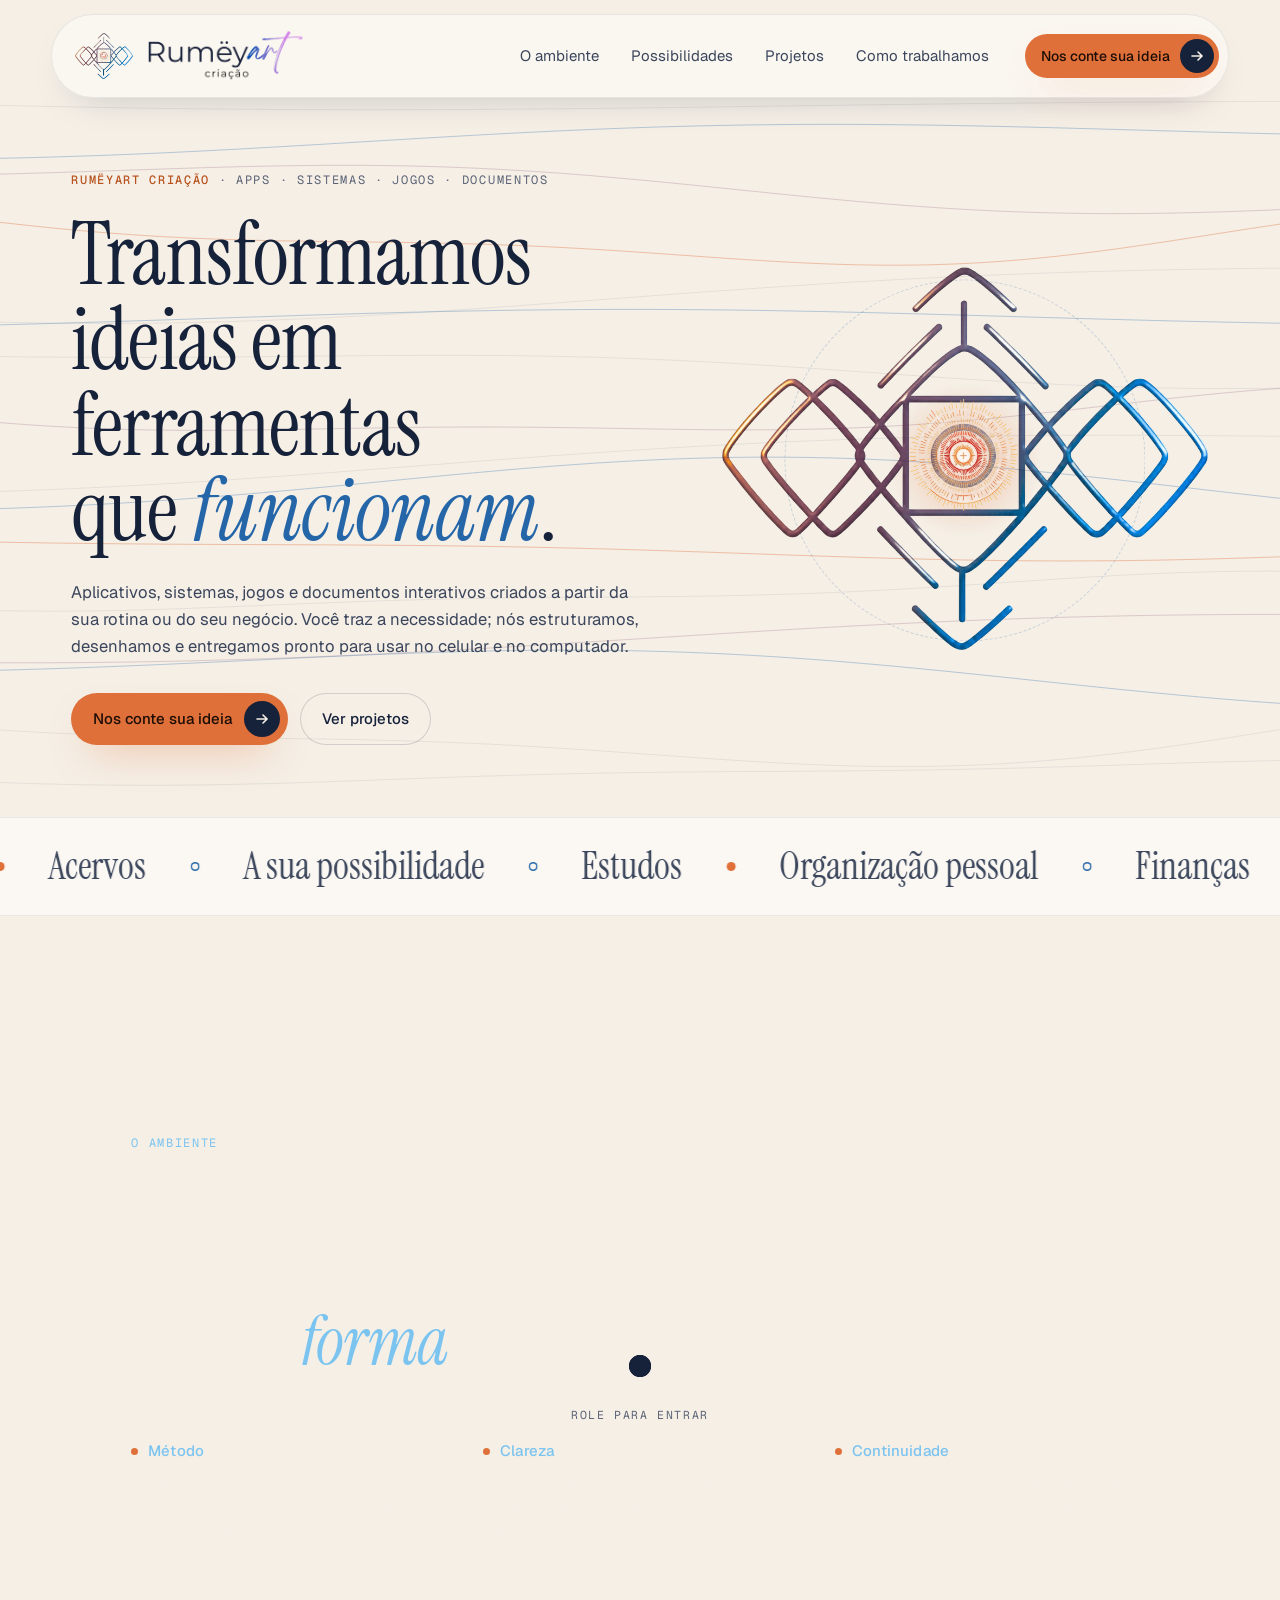
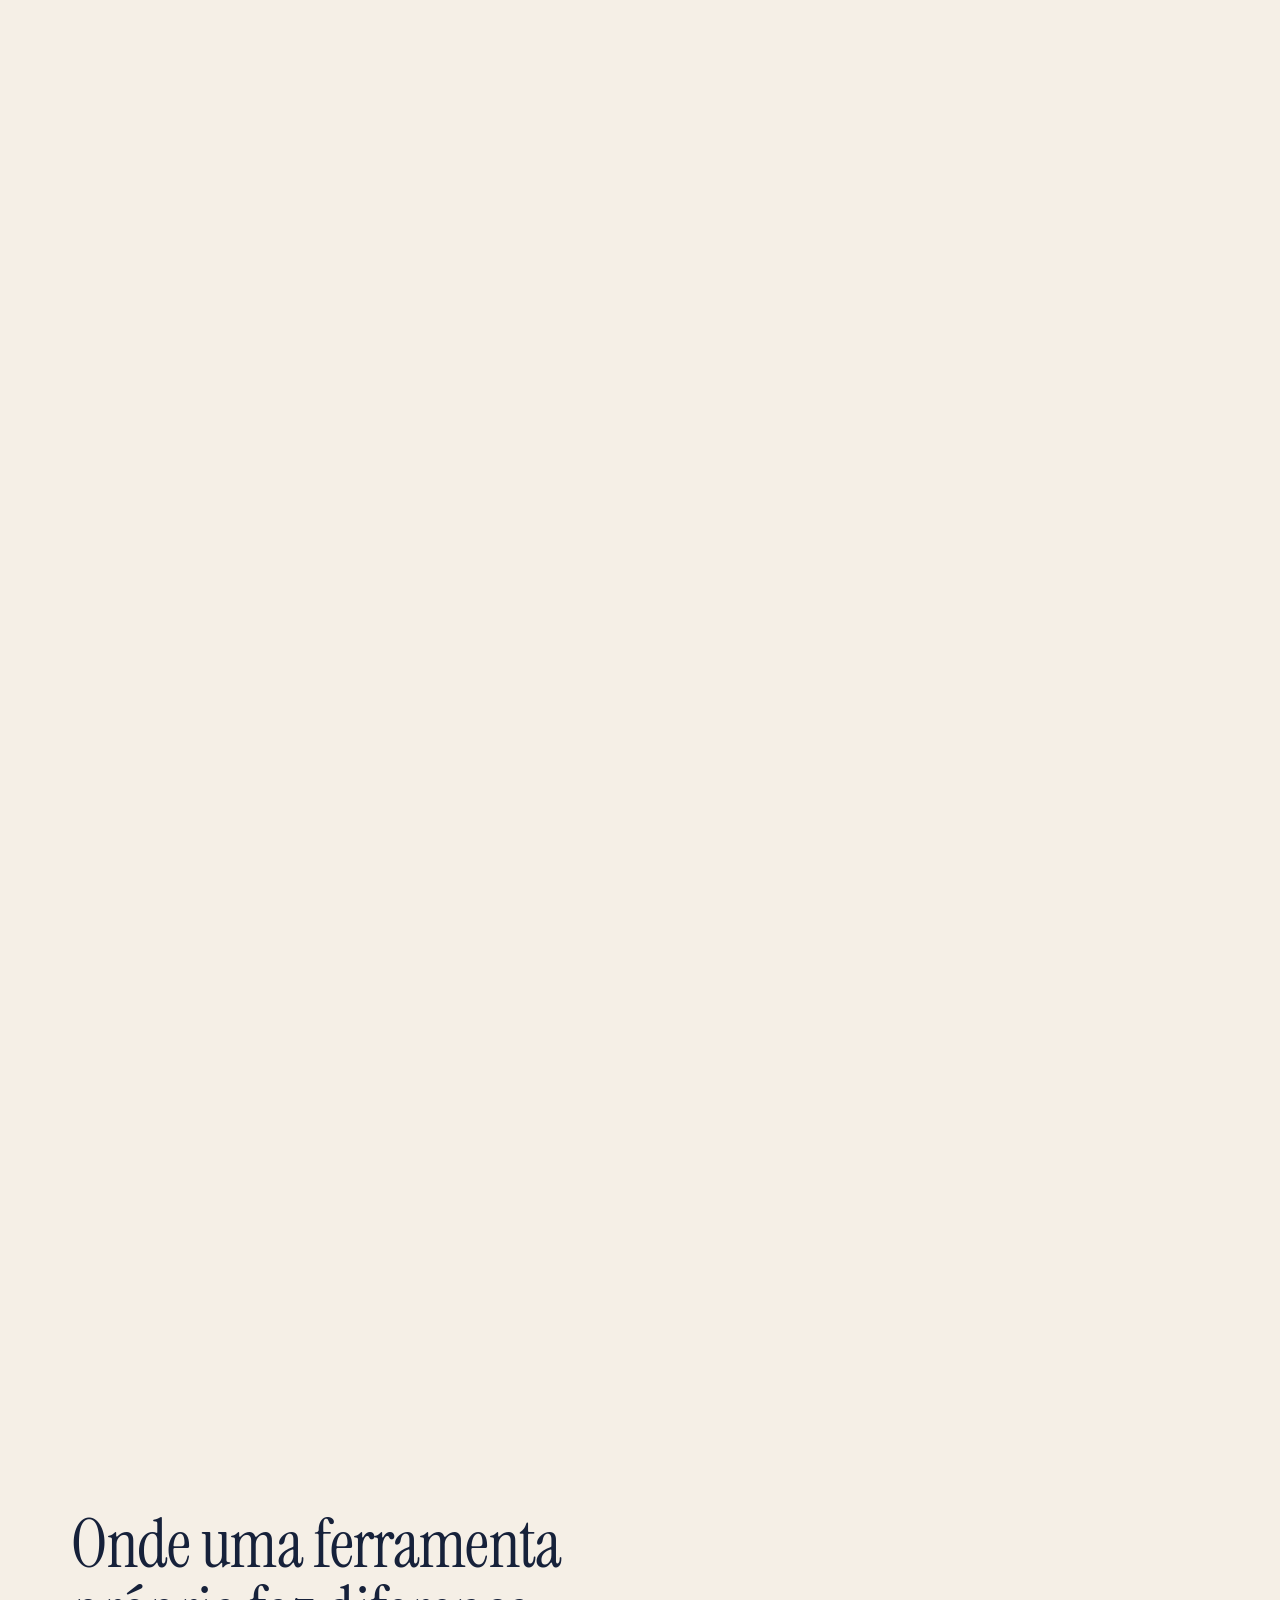
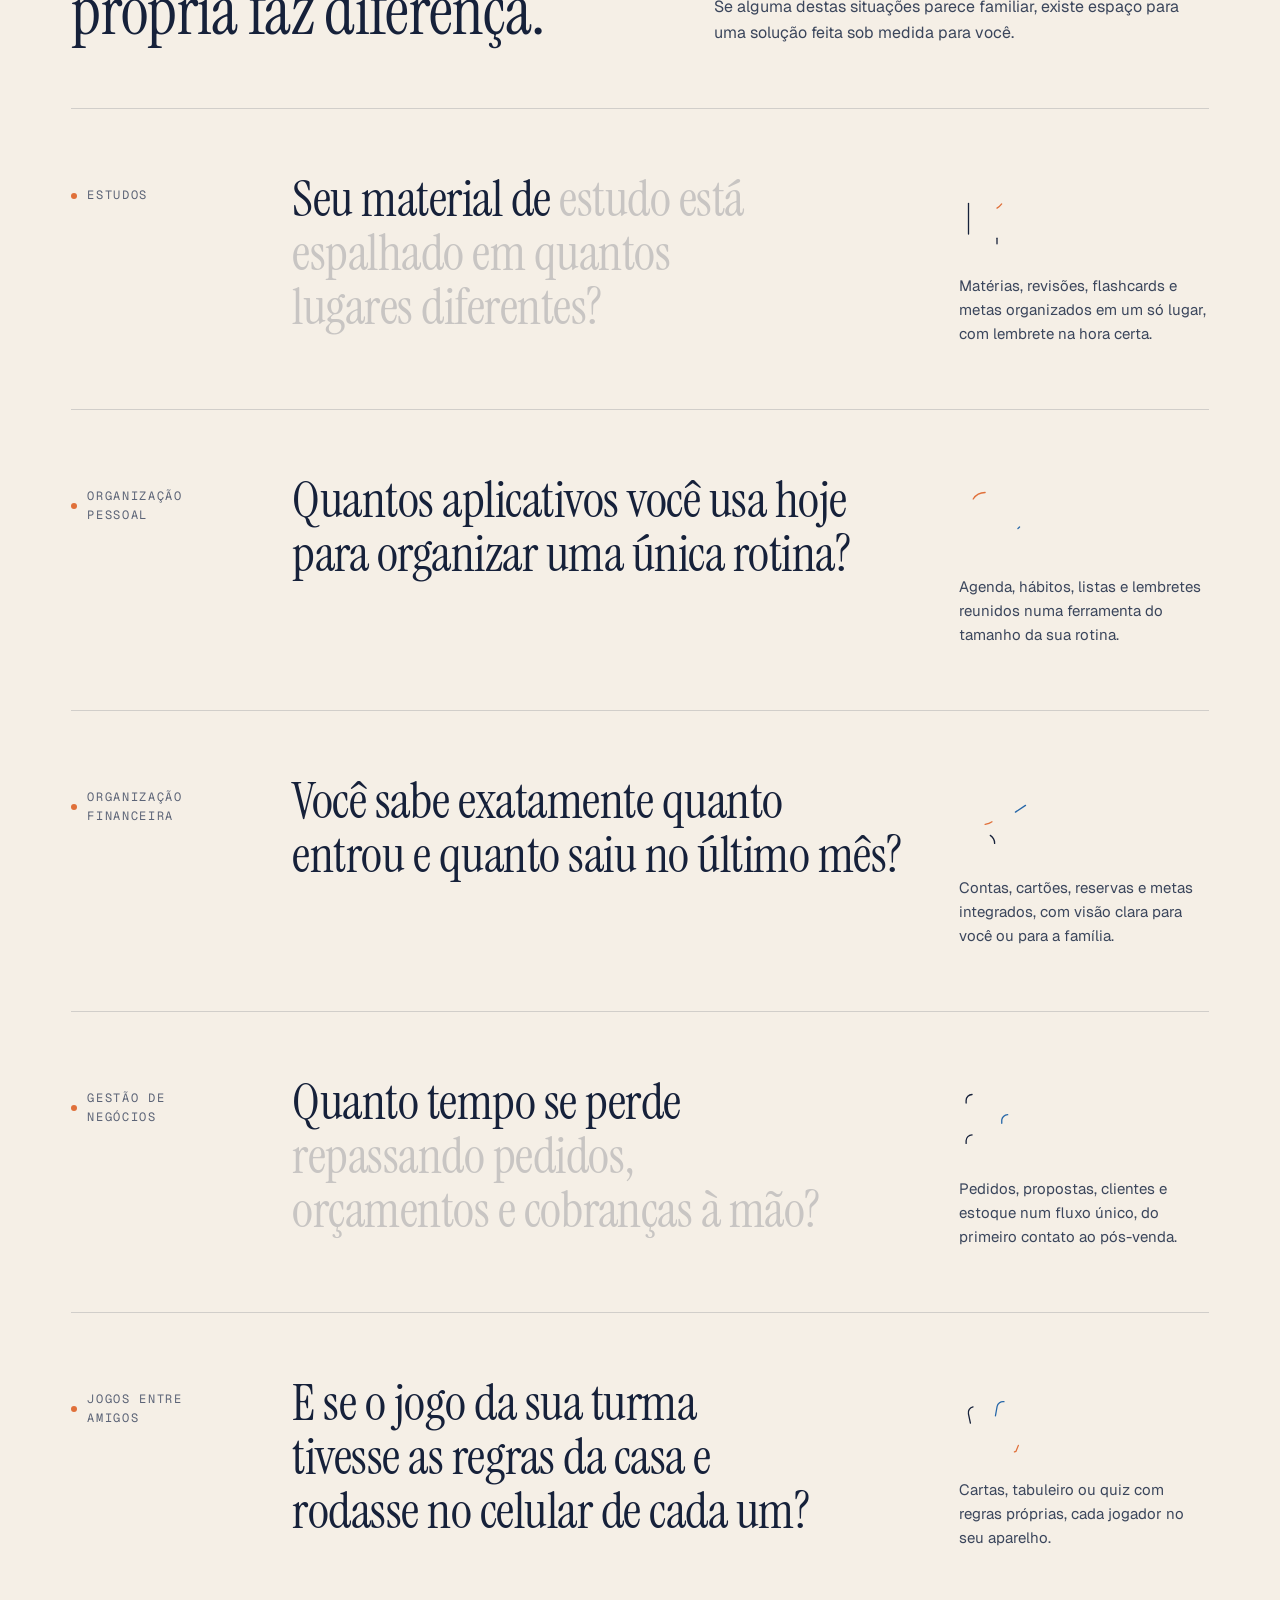
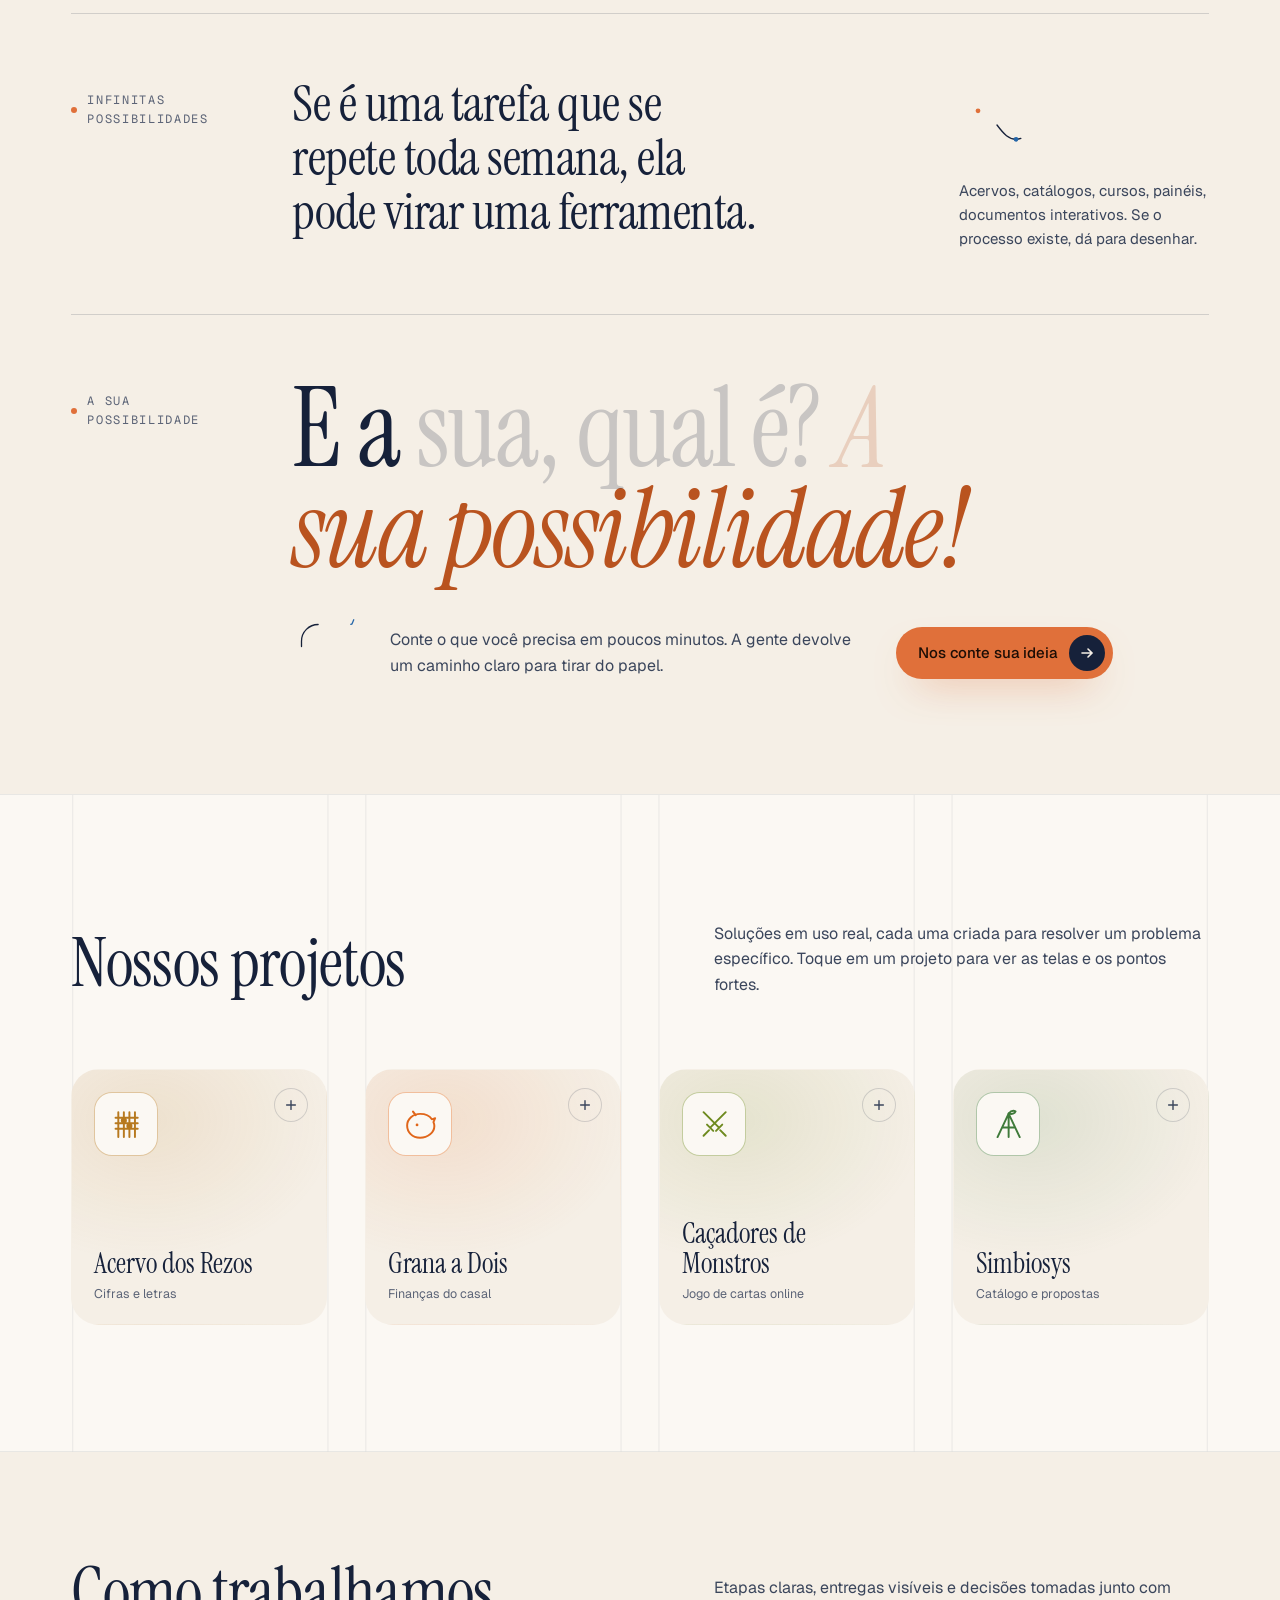
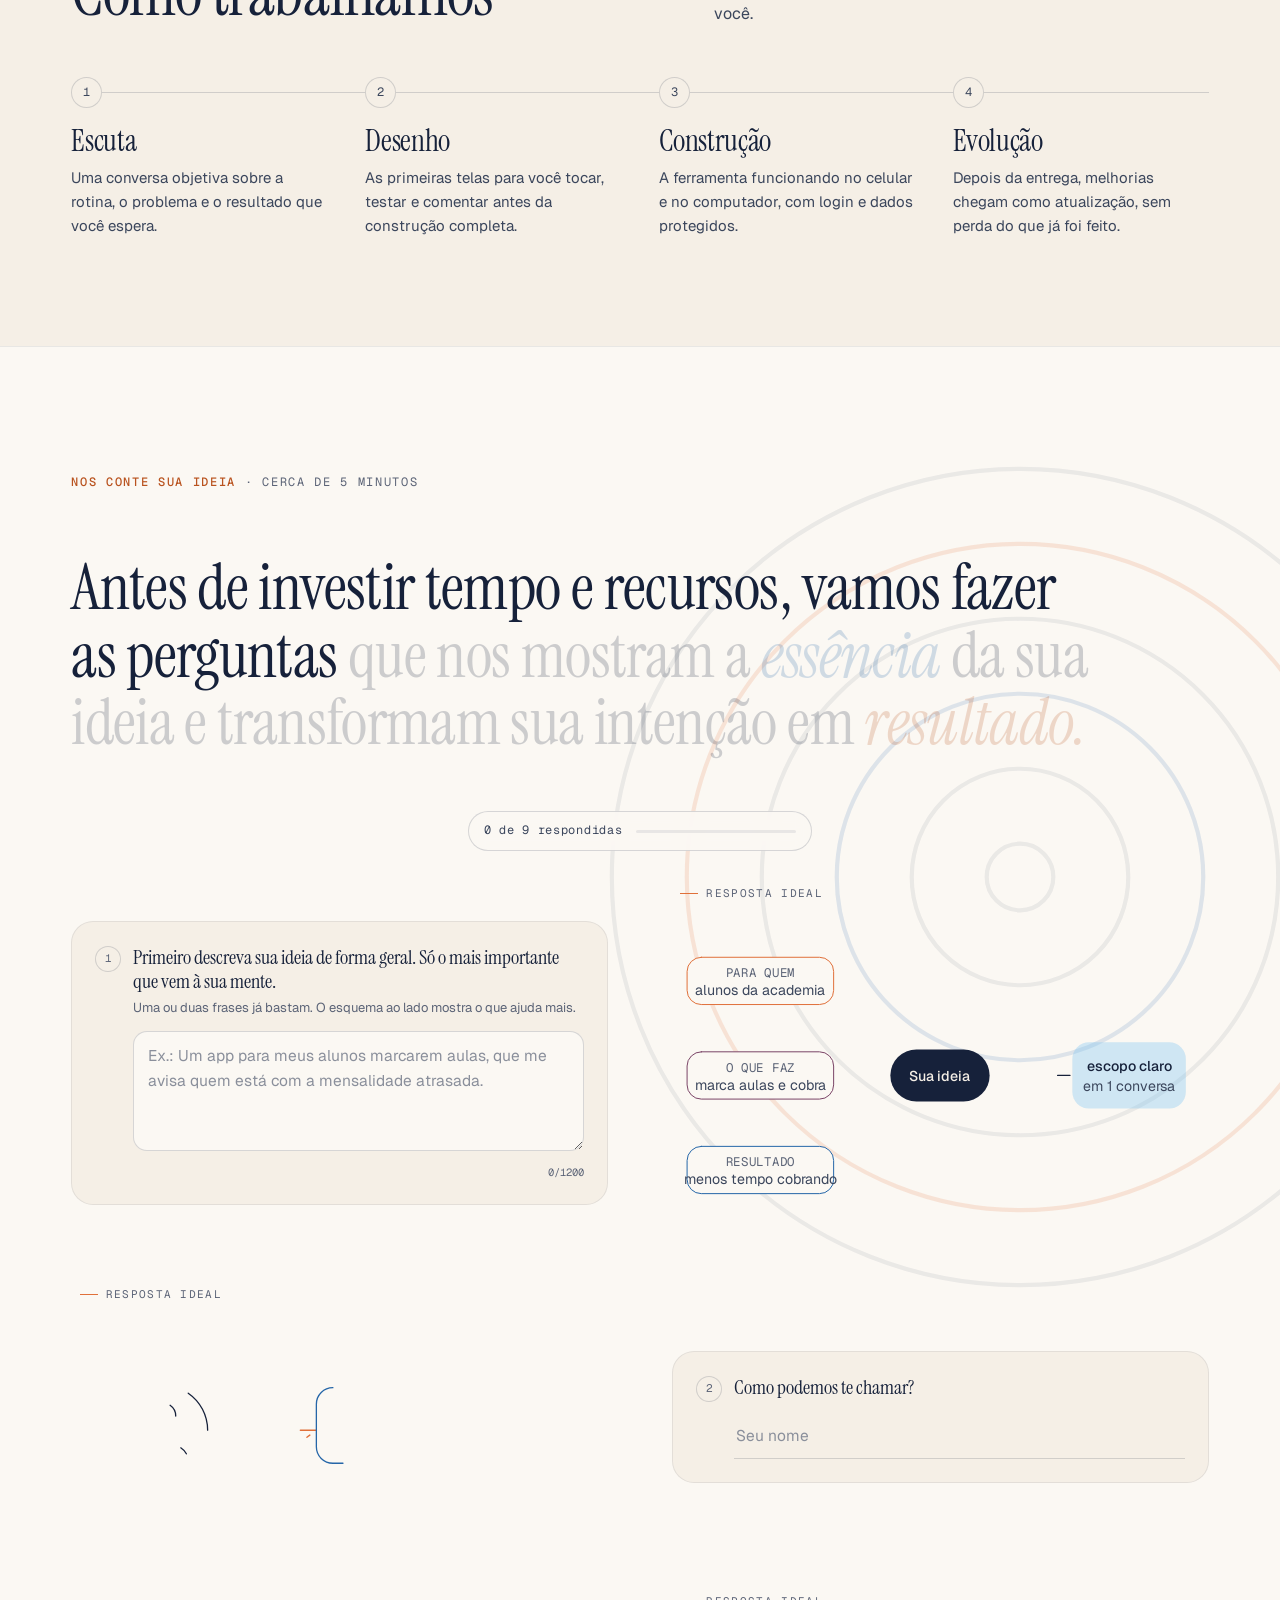
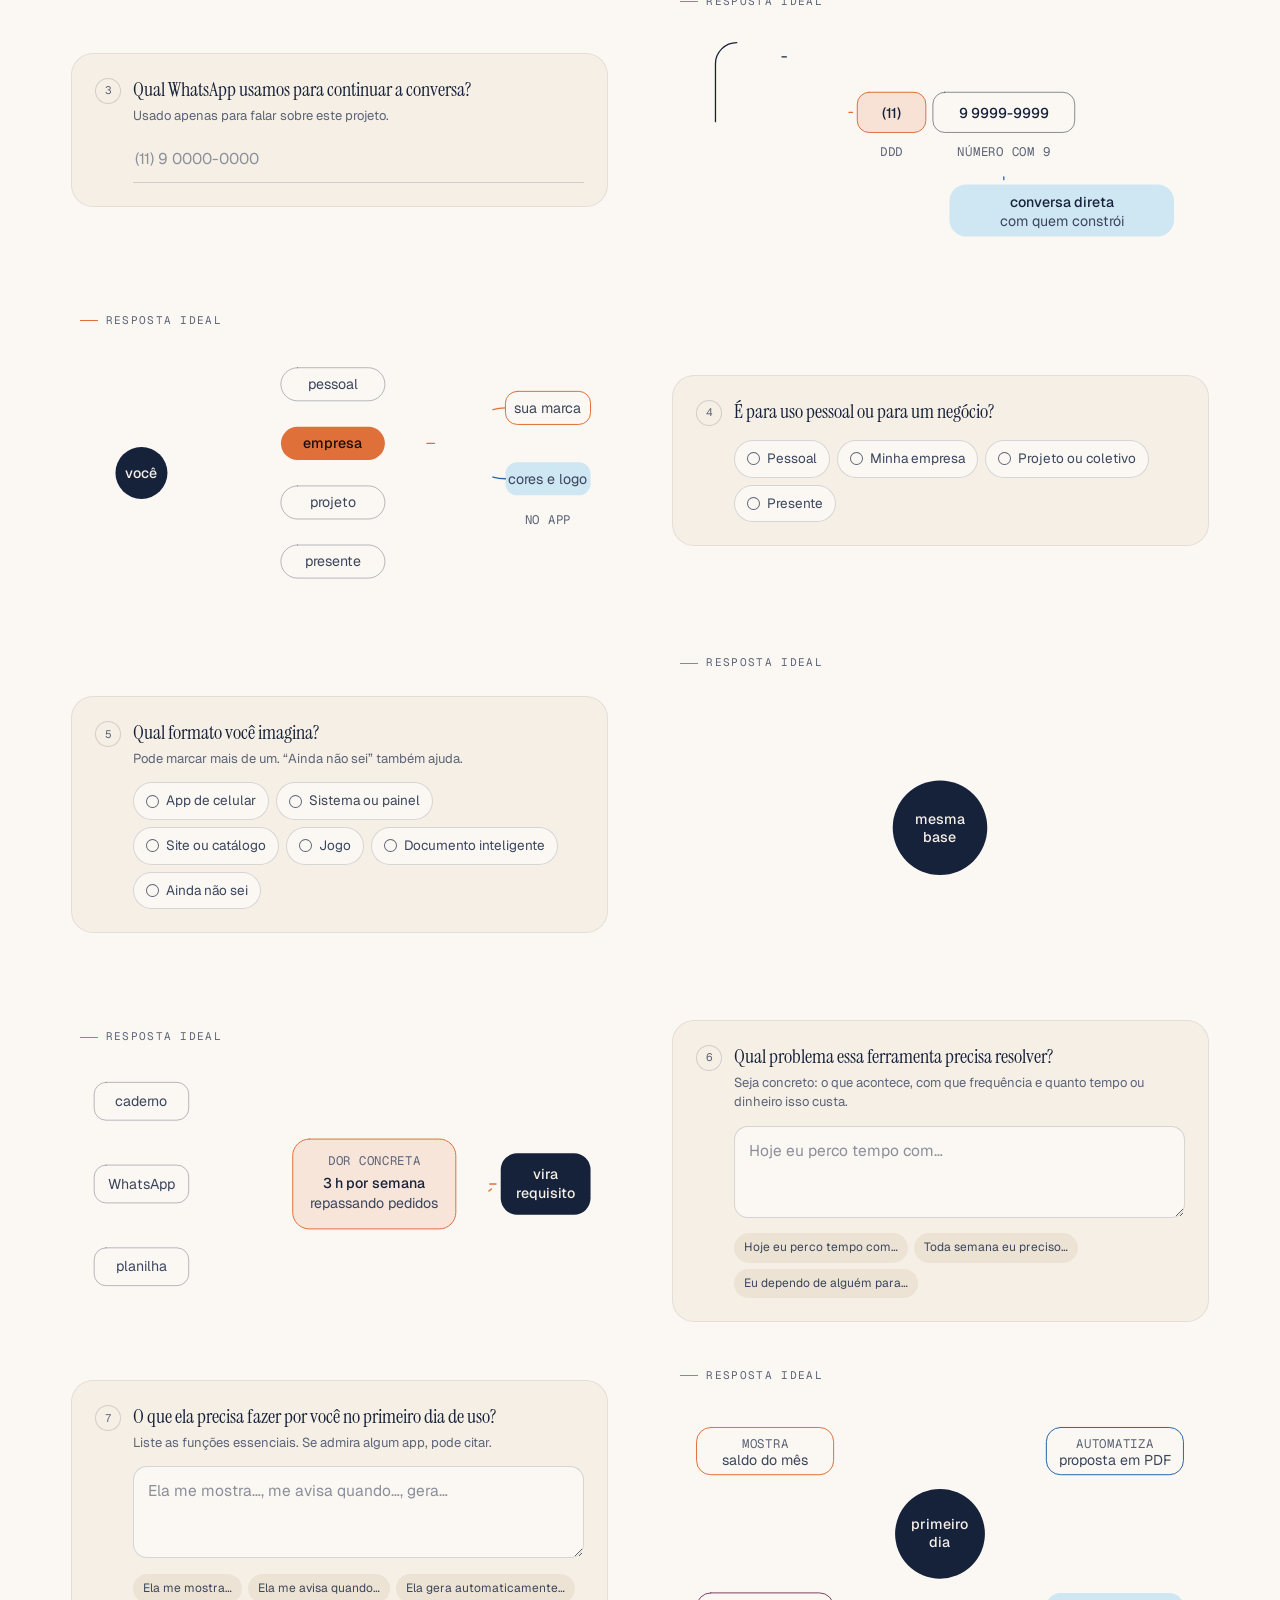
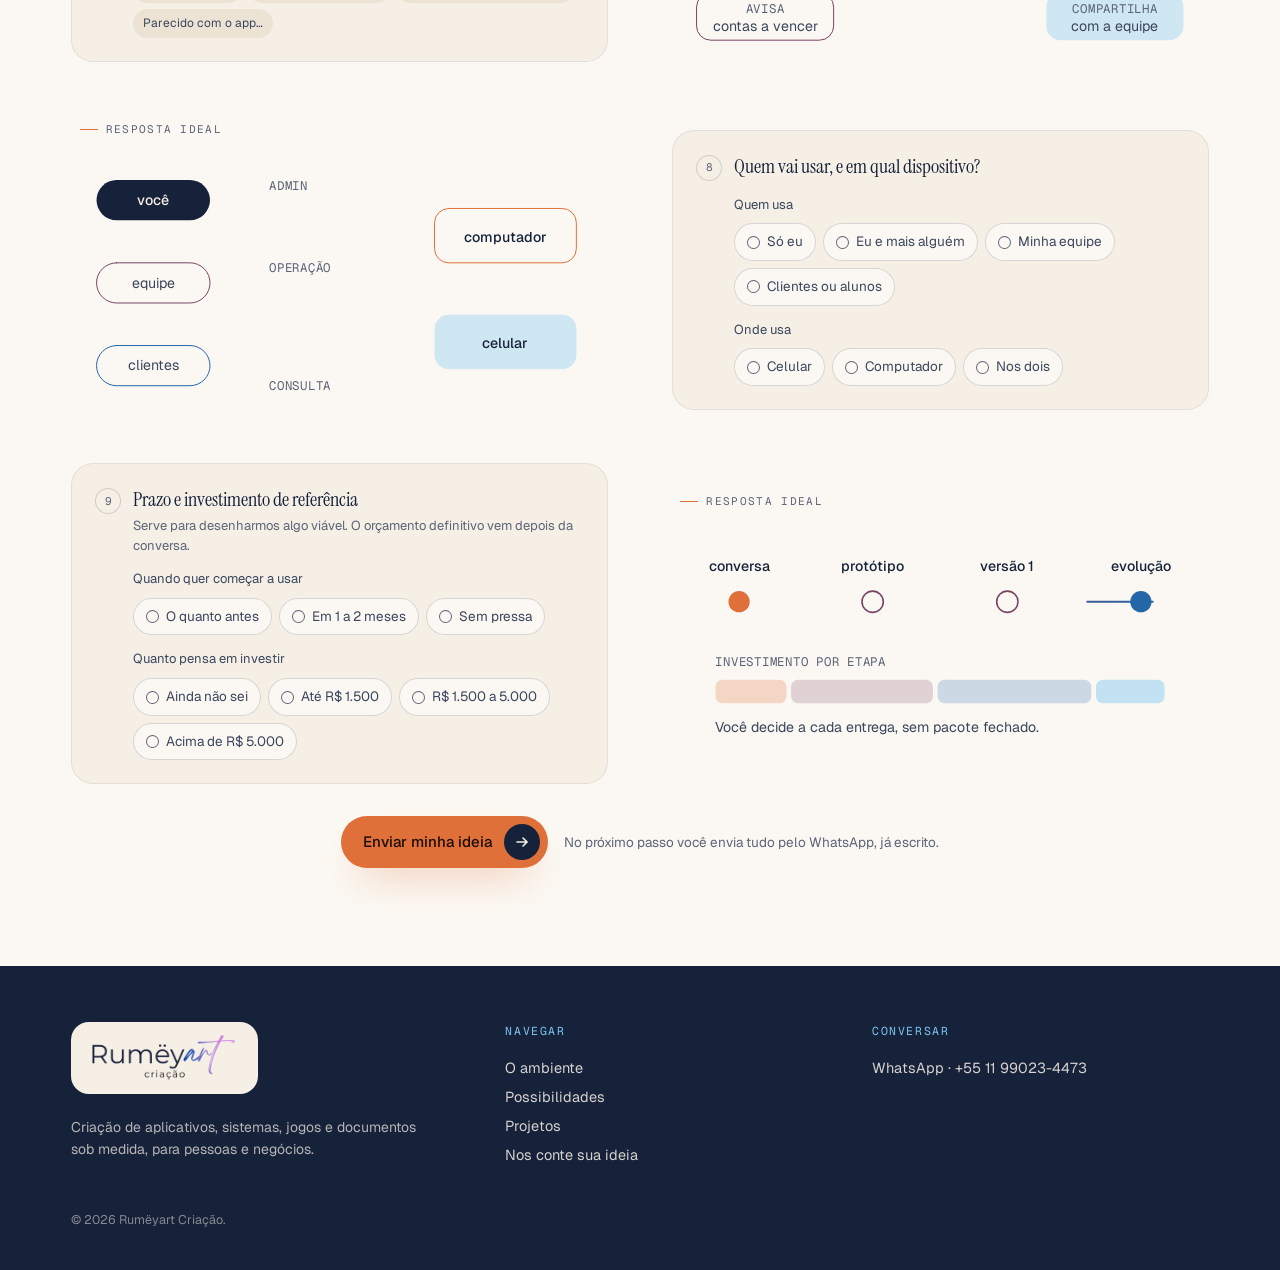
==== commit 3413db0b: "Add files via upload" ====
--- a/site/index.html
+++ b/site/index.html
@@ -1289,10 +1289,21 @@
 const CRM_URL='https://uotxnchfvrgpxwimmefd.supabase.co/rest/v1/rpc/rumeyart_novo_pedido';
 const CRM_KEY='sb_publishable_wopZQEqU4NERsq2wqCJMXQ_hg53O5VA';
 let ultimoEnvio='';
+/* de onde veio a visita (link da bio, anúncio…): guardado na primeira página vista e enviado junto com a ideia */
+const ORIGEM=(()=>{
+  const ch=['utm_source','utm_medium','utm_campaign','utm_content'];
+  try{
+    const u=new URLSearchParams(location.search), o={};
+    ch.forEach(k=>{const v=(u.get(k)||'').trim().slice(0,80); if(v) o[k.slice(4)]=v;});
+    if(Object.keys(o).length){o.em=new Date().toISOString(); sessionStorage.setItem('rmy-origem',JSON.stringify(o)); return o;}
+    return JSON.parse(sessionStorage.getItem('rmy-origem')||'null');
+  }catch(e){return null;}
+})();
 async function enviarCRM(){
   const st=$('#crmSt');
   const respostas={para:radio('para'),marca:$('#subMarca').classList.contains('show')?fMarca.value.trim():'',tipo:checks('tipo').join(', '),
     dor:F('dor').value.trim(),desejo:F('desejo').value.trim(),quem:radio('quem'),onde:radio('onde'),prazo:radio('prazo'),invest:radio('invest'),whats:fWhats.value.trim()};
+  if(ORIGEM) respostas.origem=ORIGEM;
   const corpo={p_nome:fNome.value.trim().replace(/\s+/g,' '),p_whatsapp:fWhats.value.trim(),p_ideia:fIdeia.value.trim(),p_respostas:respostas};
   const assinatura=JSON.stringify(corpo);
   if(assinatura===ultimoEnvio) return;
